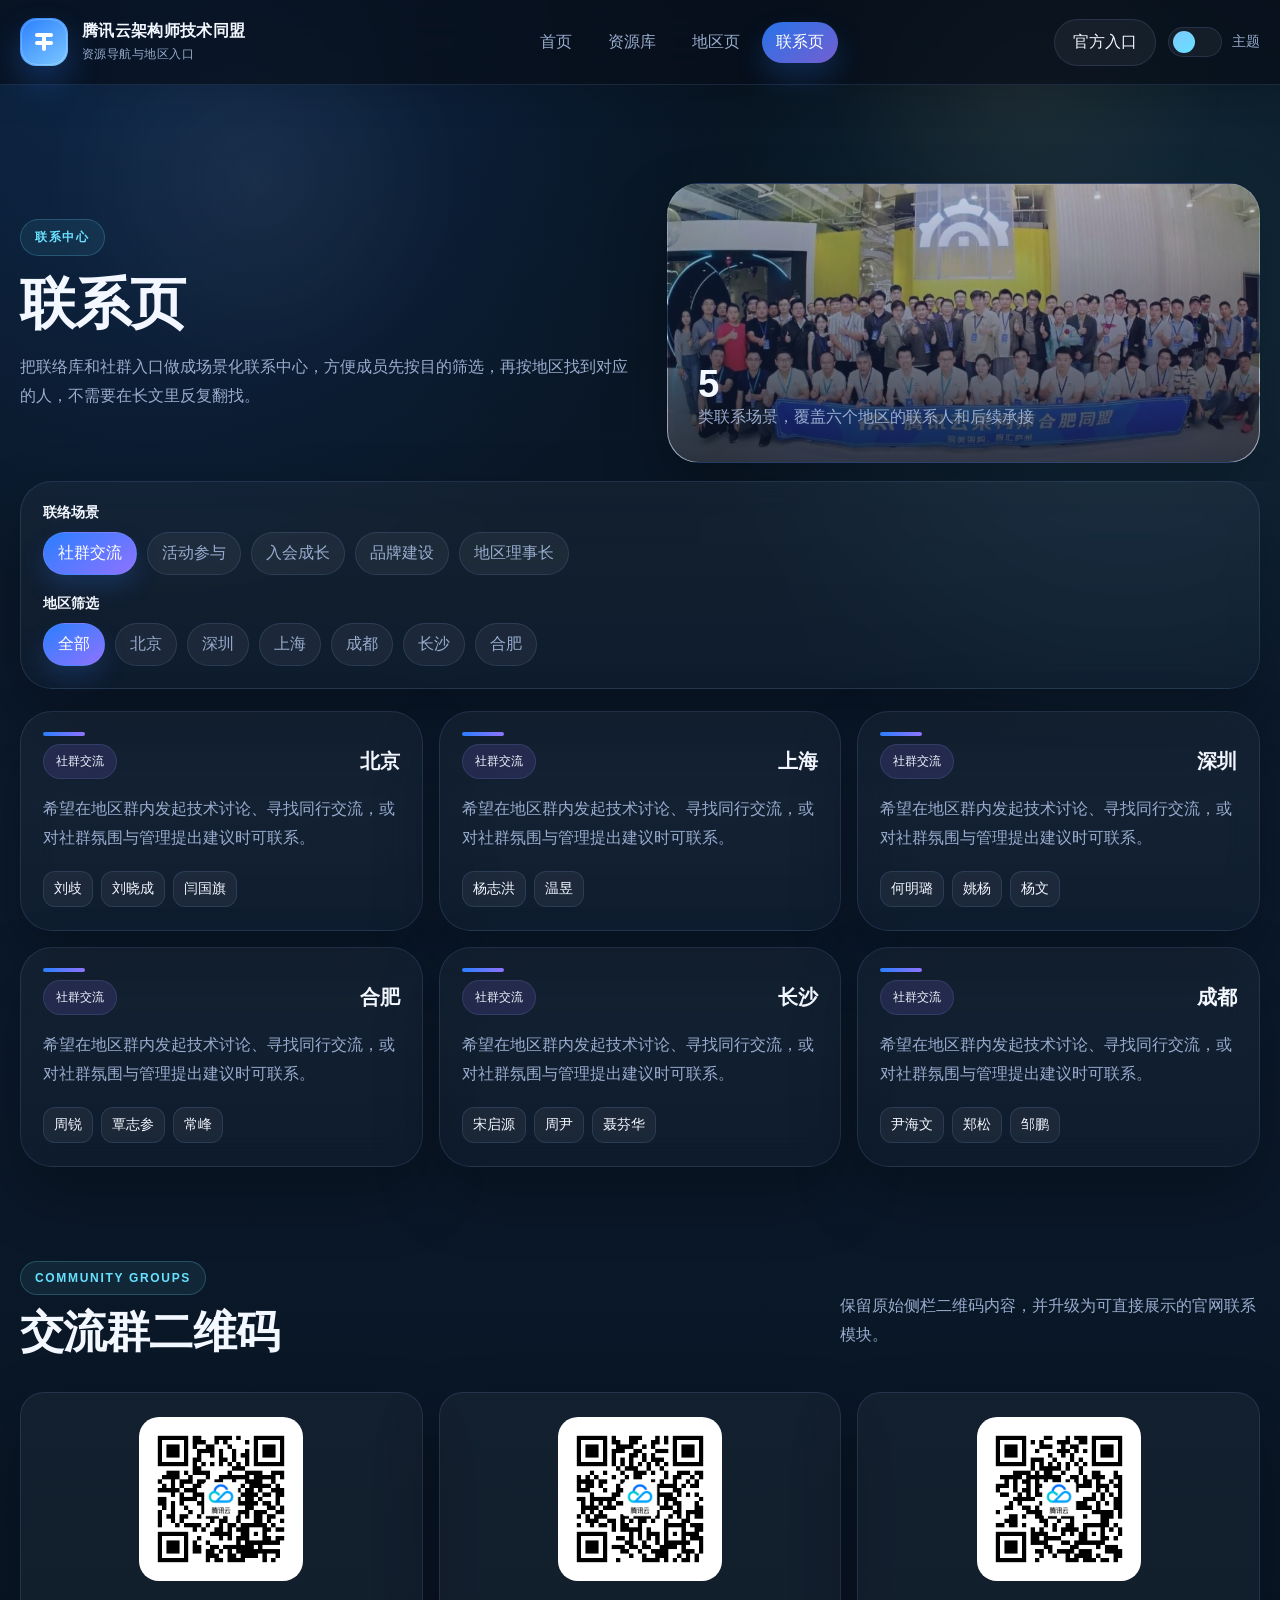
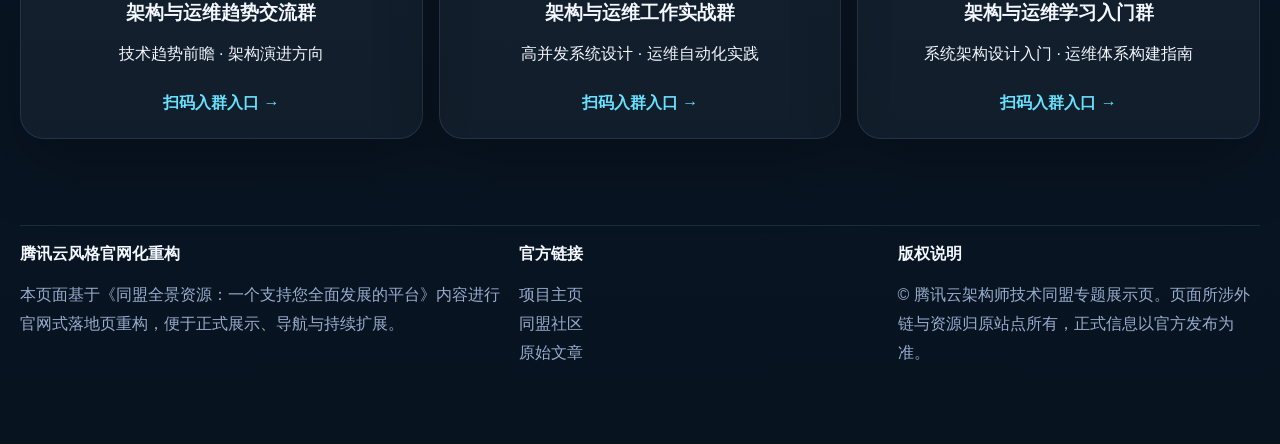
==== contact.html @ 670ea797 "Initial static site and GitHub Pages setup" ====
<!DOCTYPE html>
<html lang="zh-CN">
<head>
  <meta charset="UTF-8" />
  <meta name="viewport" content="width=device-width, initial-scale=1.0" />
  <title>联系页｜同盟全景资源官网版</title>
  <meta name="description" content="同盟联系页，支持按场景与地区筛选联系人。" />
  <link rel="stylesheet" href="styles.css?v=20260402-3" />
  
</head>
<body>
  <div class="scroll-progress" id="scrollProgress"></div>
  <div class="site-shell">
    
    <header class="site-header">
      <div class="container header-inner">
        
    <a class="brand" href="index.html" aria-label="同盟全景资源首页">
      <span class="brand-mark" aria-hidden="true">
        <i></i><i></i><i></i>
      </span>
      <span class="brand-text">
        <strong>腾讯云架构师技术同盟</strong>
        <em>资源导航与地区入口</em>
      </span>
    </a>
    
        <nav class="main-nav"><a class="nav-link " href="index.html">首页</a><a class="nav-link " href="resources.html">资源库</a><a class="nav-link " href="regions.html">地区页</a><a class="nav-link active" href="contact.html">联系页</a></nav>
        <div class="header-actions">
          <a class="ghost-btn" href="https://cloud.tencent.com/developer/program/tm" target="_blank" rel="noreferrer">官方入口</a>
          <button class="theme-toggle" type="button" data-theme-toggle aria-label="切换深浅色主题">
            <span class="theme-toggle-track"><span class="theme-toggle-thumb"></span></span>
            <span class="theme-toggle-label">主题</span>
          </button>
        </div>
      </div>
    </header>
    
    
    <main>
      <section class="page-hero slim-hero contact-hero">
        <div class="container page-hero-grid">
          <div class="reveal">
            <span class="eyebrow">联系中心</span>
            <h1>联系页</h1>
            <p>把联络库和社群入口做成场景化联系中心，方便成员先按目的筛选，再按地区找到对应的人，不需要在长文里反复翻找。</p>
          </div>
          <div class="glass-card hero-mini-panel reveal">
            <strong>5</strong>
            <span>类联系场景，覆盖六个地区的联系人和后续承接</span>
          </div>
        </div>
      </section>

      <section class="section-block no-top-pad">
        <div class="container">
          <div class="toolbar glass-card reveal vertical">
            <div>
              <div class="toolbar-title">联络场景</div>
              <div class="chip-row"><button class="filter-chip active" data-contact-tab="社群交流">社群交流</button><button class="filter-chip " data-contact-tab="活动参与">活动参与</button><button class="filter-chip " data-contact-tab="入会成长">入会成长</button><button class="filter-chip " data-contact-tab="品牌建设">品牌建设</button><button class="filter-chip " data-contact-tab="地区理事长">地区理事长</button></div>
            </div>
            <div>
              <div class="toolbar-title">地区筛选</div>
              <div class="chip-row"><button class="filter-chip active" data-contact-region="全部">全部</button><button class="filter-chip " data-contact-region="北京">北京</button><button class="filter-chip " data-contact-region="深圳">深圳</button><button class="filter-chip " data-contact-region="上海">上海</button><button class="filter-chip " data-contact-region="成都">成都</button><button class="filter-chip " data-contact-region="长沙">长沙</button><button class="filter-chip " data-contact-region="合肥">合肥</button></div>
            </div>
          </div>
          <div class="contact-grid wide" id="contactGrid">
            <article class="contact-card reveal" data-contact-tab="社群交流" data-contact-region="北京">
              <div class="contact-card-top">
                <span class="label-pill tone-violet">社群交流</span>
                <strong>北京</strong>
              </div>
              <p>希望在地区群内发起技术讨论、寻找同行交流，或对社群氛围与管理提出建议时可联系。</p>
              <div class="member-tags"><span>刘歧</span><span>刘晓成</span><span>闫国旗</span></div>
            </article>
            
            <article class="contact-card reveal" data-contact-tab="社群交流" data-contact-region="上海">
              <div class="contact-card-top">
                <span class="label-pill tone-violet">社群交流</span>
                <strong>上海</strong>
              </div>
              <p>希望在地区群内发起技术讨论、寻找同行交流，或对社群氛围与管理提出建议时可联系。</p>
              <div class="member-tags"><span>杨志洪</span><span>温昱</span></div>
            </article>
            
            <article class="contact-card reveal" data-contact-tab="社群交流" data-contact-region="深圳">
              <div class="contact-card-top">
                <span class="label-pill tone-violet">社群交流</span>
                <strong>深圳</strong>
              </div>
              <p>希望在地区群内发起技术讨论、寻找同行交流，或对社群氛围与管理提出建议时可联系。</p>
              <div class="member-tags"><span>何明璐</span><span>姚杨</span><span>杨文</span></div>
            </article>
            
            <article class="contact-card reveal" data-contact-tab="社群交流" data-contact-region="合肥">
              <div class="contact-card-top">
                <span class="label-pill tone-violet">社群交流</span>
                <strong>合肥</strong>
              </div>
              <p>希望在地区群内发起技术讨论、寻找同行交流，或对社群氛围与管理提出建议时可联系。</p>
              <div class="member-tags"><span>周锐</span><span>覃志参</span><span>常峰</span></div>
            </article>
            
            <article class="contact-card reveal" data-contact-tab="社群交流" data-contact-region="长沙">
              <div class="contact-card-top">
                <span class="label-pill tone-violet">社群交流</span>
                <strong>长沙</strong>
              </div>
              <p>希望在地区群内发起技术讨论、寻找同行交流，或对社群氛围与管理提出建议时可联系。</p>
              <div class="member-tags"><span>宋启源</span><span>周尹</span><span>聂芬华</span></div>
            </article>
            
            <article class="contact-card reveal" data-contact-tab="社群交流" data-contact-region="成都">
              <div class="contact-card-top">
                <span class="label-pill tone-violet">社群交流</span>
                <strong>成都</strong>
              </div>
              <p>希望在地区群内发起技术讨论、寻找同行交流，或对社群氛围与管理提出建议时可联系。</p>
              <div class="member-tags"><span>尹海文</span><span>郑松</span><span>邹鹏</span></div>
            </article>
            
            <article class="contact-card reveal" data-contact-tab="活动参与" data-contact-region="北京">
              <div class="contact-card-top">
                <span class="label-pill tone-violet">活动参与</span>
                <strong>北京</strong>
              </div>
              <p>想报名活动、咨询详情、推荐讲师、提供场地资源或策划活动时可联系。</p>
              <div class="member-tags"><span>李庆丰</span><span>鲍丹</span><span>刘晓鹏</span></div>
            </article>
            
            <article class="contact-card reveal" data-contact-tab="活动参与" data-contact-region="上海">
              <div class="contact-card-top">
                <span class="label-pill tone-violet">活动参与</span>
                <strong>上海</strong>
              </div>
              <p>想报名活动、咨询详情、推荐讲师、提供场地资源或策划活动时可联系。</p>
              <div class="member-tags"><span>谢孟军</span><span>屠乐奇</span><span>沈欣</span></div>
            </article>
            
            <article class="contact-card reveal" data-contact-tab="活动参与" data-contact-region="深圳">
              <div class="contact-card-top">
                <span class="label-pill tone-violet">活动参与</span>
                <strong>深圳</strong>
              </div>
              <p>想报名活动、咨询详情、推荐讲师、提供场地资源或策划活动时可联系。</p>
              <div class="member-tags"><span>杨振涛</span><span>王海华</span><span>王拓</span></div>
            </article>
            
            <article class="contact-card reveal" data-contact-tab="活动参与" data-contact-region="合肥">
              <div class="contact-card-top">
                <span class="label-pill tone-violet">活动参与</span>
                <strong>合肥</strong>
              </div>
              <p>想报名活动、咨询详情、推荐讲师、提供场地资源或策划活动时可联系。</p>
              <div class="member-tags"><span>白顺龙</span><span>熊科</span></div>
            </article>
            
            <article class="contact-card reveal" data-contact-tab="活动参与" data-contact-region="长沙">
              <div class="contact-card-top">
                <span class="label-pill tone-violet">活动参与</span>
                <strong>长沙</strong>
              </div>
              <p>想报名活动、咨询详情、推荐讲师、提供场地资源或策划活动时可联系。</p>
              <div class="member-tags"><span>周琼玉</span><span>谢嘉鹏</span><span>赵巍</span></div>
            </article>
            
            <article class="contact-card reveal" data-contact-tab="活动参与" data-contact-region="成都">
              <div class="contact-card-top">
                <span class="label-pill tone-violet">活动参与</span>
                <strong>成都</strong>
              </div>
              <p>想报名活动、咨询详情、推荐讲师、提供场地资源或策划活动时可联系。</p>
              <div class="member-tags"><span>肖然</span><span>李捷</span><span>刘思玥</span></div>
            </article>
            
            <article class="contact-card reveal" data-contact-tab="入会成长" data-contact-region="北京">
              <div class="contact-card-top">
                <span class="label-pill tone-violet">入会成长</span>
                <strong>北京</strong>
              </div>
              <p>需要入会资料、跟进入会审核状态，或对成长值规则与积分记录有疑问时可联系。</p>
              <div class="member-tags"><span>肖宇</span><span>温涛</span><span>王铭孜</span></div>
            </article>
            
            <article class="contact-card reveal" data-contact-tab="入会成长" data-contact-region="上海">
              <div class="contact-card-top">
                <span class="label-pill tone-violet">入会成长</span>
                <strong>上海</strong>
              </div>
              <p>需要入会资料、跟进入会审核状态，或对成长值规则与积分记录有疑问时可联系。</p>
              <div class="member-tags"><span>丁涛</span><span>丁雪丰</span><span>欧黎源</span></div>
            </article>
            
            <article class="contact-card reveal" data-contact-tab="入会成长" data-contact-region="深圳">
              <div class="contact-card-top">
                <span class="label-pill tone-violet">入会成长</span>
                <strong>深圳</strong>
              </div>
              <p>需要入会资料、跟进入会审核状态，或对成长值规则与积分记录有疑问时可联系。</p>
              <div class="member-tags"><span>陈迪豪</span><span>黄道泳</span></div>
            </article>
            
            <article class="contact-card reveal" data-contact-tab="入会成长" data-contact-region="合肥">
              <div class="contact-card-top">
                <span class="label-pill tone-violet">入会成长</span>
                <strong>合肥</strong>
              </div>
              <p>需要入会资料、跟进入会审核状态，或对成长值规则与积分记录有疑问时可联系。</p>
              <div class="member-tags"><span>骆彬彬</span><span>王津银</span><span>李伟山</span></div>
            </article>
            
            <article class="contact-card reveal" data-contact-tab="入会成长" data-contact-region="长沙">
              <div class="contact-card-top">
                <span class="label-pill tone-violet">入会成长</span>
                <strong>长沙</strong>
              </div>
              <p>需要入会资料、跟进入会审核状态，或对成长值规则与积分记录有疑问时可联系。</p>
              <div class="member-tags"><span>李文强</span><span>孙夏</span><span>蒋欣</span></div>
            </article>
            
            <article class="contact-card reveal" data-contact-tab="入会成长" data-contact-region="成都">
              <div class="contact-card-top">
                <span class="label-pill tone-violet">入会成长</span>
                <strong>成都</strong>
              </div>
              <p>需要入会资料、跟进入会审核状态，或对成长值规则与积分记录有疑问时可联系。</p>
              <div class="member-tags"><span>李中华</span><span>吴琛</span><span>蒋涛</span></div>
            </article>
            
            <article class="contact-card reveal" data-contact-tab="品牌建设" data-contact-region="北京">
              <div class="contact-card-top">
                <span class="label-pill tone-violet">品牌建设</span>
                <strong>北京</strong>
              </div>
              <p>希望进行专访、专栏、品牌曝光合作，或对同盟品牌建设提出创意建议时可联系。</p>
              <div class="member-tags"><span>蔡昌艳</span><span>曹洪伟</span><span>李卓</span></div>
            </article>
            
            <article class="contact-card reveal" data-contact-tab="品牌建设" data-contact-region="上海">
              <div class="contact-card-top">
                <span class="label-pill tone-violet">品牌建设</span>
                <strong>上海</strong>
              </div>
              <p>希望进行专访、专栏、品牌曝光合作，或对同盟品牌建设提出创意建议时可联系。</p>
              <div class="member-tags"><span>庄鹏</span><span>翟永超</span><span>薛晓刚</span></div>
            </article>
            
            <article class="contact-card reveal" data-contact-tab="品牌建设" data-contact-region="深圳">
              <div class="contact-card-top">
                <span class="label-pill tone-violet">品牌建设</span>
                <strong>深圳</strong>
              </div>
              <p>希望进行专访、专栏、品牌曝光合作，或对同盟品牌建设提出创意建议时可联系。</p>
              <div class="member-tags"><span>李健青</span><span>林强</span></div>
            </article>
            
            <article class="contact-card reveal" data-contact-tab="品牌建设" data-contact-region="合肥">
              <div class="contact-card-top">
                <span class="label-pill tone-violet">品牌建设</span>
                <strong>合肥</strong>
              </div>
              <p>希望进行专访、专栏、品牌曝光合作，或对同盟品牌建设提出创意建议时可联系。</p>
              <div class="member-tags"><span>宋国磊</span><span>章小飞</span></div>
            </article>
            
            <article class="contact-card reveal" data-contact-tab="品牌建设" data-contact-region="长沙">
              <div class="contact-card-top">
                <span class="label-pill tone-violet">品牌建设</span>
                <strong>长沙</strong>
              </div>
              <p>希望进行专访、专栏、品牌曝光合作，或对同盟品牌建设提出创意建议时可联系。</p>
              <div class="member-tags"><span>袁清</span><span>李发辉</span><span>简金秋</span></div>
            </article>
            
            <article class="contact-card reveal" data-contact-tab="品牌建设" data-contact-region="成都">
              <div class="contact-card-top">
                <span class="label-pill tone-violet">品牌建设</span>
                <strong>成都</strong>
              </div>
              <p>希望进行专访、专栏、品牌曝光合作，或对同盟品牌建设提出创意建议时可联系。</p>
              <div class="member-tags"><span>陈焱</span><span>张石</span><span>廖茂成</span></div>
            </article>
            
            <article class="contact-card reveal" data-contact-tab="地区理事长" data-contact-region="北京">
              <div class="contact-card-top">
                <span class="label-pill tone-violet">地区理事长</span>
                <strong>北京</strong>
              </div>
              <p>涉及跨模块协同、地区年度规划共建，或其他重大、特殊事项时可联系地区理事长。</p>
              <div class="member-tags"><span>吴非</span></div>
            </article>
            
            <article class="contact-card reveal" data-contact-tab="地区理事长" data-contact-region="上海">
              <div class="contact-card-top">
                <span class="label-pill tone-violet">地区理事长</span>
                <strong>上海</strong>
              </div>
              <p>涉及跨模块协同、地区年度规划共建，或其他重大、特殊事项时可联系地区理事长。</p>
              <div class="member-tags"><span>马俊</span></div>
            </article>
            
            <article class="contact-card reveal" data-contact-tab="地区理事长" data-contact-region="深圳">
              <div class="contact-card-top">
                <span class="label-pill tone-violet">地区理事长</span>
                <strong>深圳</strong>
              </div>
              <p>涉及跨模块协同、地区年度规划共建，或其他重大、特殊事项时可联系地区理事长。</p>
              <div class="member-tags"><span>钱勇</span></div>
            </article>
            
            <article class="contact-card reveal" data-contact-tab="地区理事长" data-contact-region="合肥">
              <div class="contact-card-top">
                <span class="label-pill tone-violet">地区理事长</span>
                <strong>合肥</strong>
              </div>
              <p>涉及跨模块协同、地区年度规划共建，或其他重大、特殊事项时可联系地区理事长。</p>
              <div class="member-tags"><span>江冬勤</span></div>
            </article>
            
            <article class="contact-card reveal" data-contact-tab="地区理事长" data-contact-region="长沙">
              <div class="contact-card-top">
                <span class="label-pill tone-violet">地区理事长</span>
                <strong>长沙</strong>
              </div>
              <p>涉及跨模块协同、地区年度规划共建，或其他重大、特殊事项时可联系地区理事长。</p>
              <div class="member-tags"><span>李颖悟</span></div>
            </article>
            
            <article class="contact-card reveal" data-contact-tab="地区理事长" data-contact-region="成都">
              <div class="contact-card-top">
                <span class="label-pill tone-violet">地区理事长</span>
                <strong>成都</strong>
              </div>
              <p>涉及跨模块协同、地区年度规划共建，或其他重大、特殊事项时可联系地区理事长。</p>
              <div class="member-tags"><span>王璞</span></div>
            </article>
            </div>
        </div>
      </section>

      <section class="section-block">
        <div class="container">
          <div class="section-head reveal">
            <div>
              <span class="eyebrow">Community Groups</span>
              <h2>交流群二维码</h2>
            </div>
            <p>保留原始侧栏二维码内容，并升级为可直接展示的官网联系模块。</p>
          </div>
          <div class="qr-grid"><a class="qr-card reveal" href="https://cs.cloud.tencent.com/workbench/qrcode.html#/choose-chat?id=1916395432843370690&amp;tenantId=ww789e9f3da49daa91&amp;cid=ww789e9f3da49daa91" target="_blank" rel="noreferrer">
             <img src="assets/sidebar-qr-01.png" alt="架构与运维趋势交流群" />
             <h3>架构与运维趋势交流群</h3>
             <p>技术趋势前瞻 · 架构演进方向</p>
             <span class="text-link">扫码入群入口 →</span>
           </a><a class="qr-card reveal" href="https://cs.cloud.tencent.com/workbench/qrcode.html#/choose-chat?id=1916407921517744130&amp;tenantId=ww789e9f3da49daa91&amp;cid=ww789e9f3da49daa91" target="_blank" rel="noreferrer">
             <img src="assets/sidebar-qr-02.png" alt="架构与运维工作实战群" />
             <h3>架构与运维工作实战群</h3>
             <p>高并发系统设计 · 运维自动化实践</p>
             <span class="text-link">扫码入群入口 →</span>
           </a><a class="qr-card reveal" href="https://cs.cloud.tencent.com/workbench/qrcode.html#/choose-chat?id=1916408148001771521&amp;tenantId=ww789e9f3da49daa91&amp;cid=ww789e9f3da49daa91" target="_blank" rel="noreferrer">
             <img src="assets/sidebar-qr-03.png" alt="架构与运维学习入门群" />
             <h3>架构与运维学习入门群</h3>
             <p>系统架构设计入门 · 运维体系构建指南</p>
             <span class="text-link">扫码入群入口 →</span>
           </a></div>
        </div>
      </section>
    </main>
    
    
    <footer class="site-footer">
      <div class="container footer-grid">
        <div>
          <div class="footer-title">腾讯云风格官网化重构</div>
          <p>本页面基于《同盟全景资源：一个支持您全面发展的平台》内容进行官网式落地页重构，便于正式展示、导航与持续扩展。</p>
        </div>
        <div>
          <div class="footer-title">官方链接</div>
          <p><a href="https://cloud.tencent.com/developer/program/tm" target="_blank" rel="noreferrer">项目主页</a><br/><a href="https://cloud.tencent.com/developer/zone/tm" target="_blank" rel="noreferrer">同盟社区</a><br/><a href="https://cloud.tencent.com/developer/article/2625140" target="_blank" rel="noreferrer">原始文章</a></p>
        </div>
        <div>
          <div class="footer-title">版权说明</div>
          <p>© 腾讯云架构师技术同盟专题展示页。页面所涉外链与资源归原站点所有，正式信息以官方发布为准。</p>
        </div>
      </div>
    </footer>
    
  </div>
  <button class="back-top" type="button" data-back-top aria-label="返回顶部">↑</button>
  <script src="data.js?v=20260402-3"></script>
  <script src="app.js?v=20260402-3"></script>
</body>
</html>
---- styles.css ----
:root {
  --bg: #07131f;
  --bg-soft: #0c1a2d;
  --bg-strong: #10213a;
  --panel: rgba(9, 18, 33, 0.82);
  --panel-strong: rgba(8, 15, 28, 0.94);
  --card: rgba(255, 255, 255, 0.05);
  --card-strong: rgba(255, 255, 255, 0.09);
  --line: rgba(140, 179, 255, 0.14);
  --line-strong: rgba(140, 179, 255, 0.28);
  --text: #f3f7ff;
  --muted: #99acce;
  --brand: #2a7fff;
  --brand-2: #7dc8ff;
  --brand-3: #8f72ff;
  --accent: #68e1ff;
  --gold: #f0c57a;
  --orange: #ff8f5a;
  --shadow: 0 28px 64px rgba(0, 0, 0, 0.28);
  --radius-xl: 32px;
  --radius-lg: 24px;
  --radius-md: 18px;
  --container: min(1240px, calc(100vw - 40px));
  --font-body: "PingFang SC", "Microsoft YaHei", "Segoe UI", sans-serif;
  --font-display: "PingFang SC", "Microsoft YaHei UI", "Microsoft YaHei", sans-serif;
}

html[data-theme='light'] {
  --bg: #f4efe5;
  --bg-soft: #f8f3eb;
  --bg-strong: #ebe3d6;
  --panel: rgba(255, 250, 242, 0.84);
  --panel-strong: rgba(255, 252, 248, 0.94);
  --card: rgba(18, 33, 58, 0.04);
  --card-strong: rgba(18, 33, 58, 0.08);
  --line: rgba(18, 33, 58, 0.09);
  --line-strong: rgba(18, 33, 58, 0.18);
  --text: #13213a;
  --muted: #5f6f86;
  --shadow: 0 28px 64px rgba(75, 59, 26, 0.10);
}

* {
  box-sizing: border-box;
}

html {
  scroll-behavior: smooth;
}

body {
  margin: 0;
  color: var(--text);
  font-family: var(--font-body);
  background:
    radial-gradient(circle at 12% 0%, rgba(42, 127, 255, 0.20), transparent 26%),
    radial-gradient(circle at 88% 14%, rgba(104, 225, 255, 0.12), transparent 22%),
    linear-gradient(180deg, var(--bg) 0%, var(--bg-soft) 40%, var(--bg) 100%);
  min-height: 100vh;
}

body::before,
body::after {
  content: "";
  position: fixed;
  inset: 0;
  pointer-events: none;
  z-index: -1;
}

body::before {
  background-image:
    linear-gradient(rgba(255, 255, 255, 0.05) 1px, transparent 1px),
    linear-gradient(90deg, rgba(255, 255, 255, 0.05) 1px, transparent 1px);
  background-size: 72px 72px;
  opacity: 0.10;
  mask-image: linear-gradient(180deg, rgba(0, 0, 0, 0.52), transparent 90%);
}

body::after {
  background:
    radial-gradient(circle at 20% 20%, rgba(255, 255, 255, 0.08), transparent 18%),
    radial-gradient(circle at 80% 8%, rgba(240, 197, 122, 0.10), transparent 16%);
  opacity: 0.7;
}

html[data-theme='light'] body::before {
  background-image:
    linear-gradient(rgba(19, 33, 58, 0.05) 1px, transparent 1px),
    linear-gradient(90deg, rgba(19, 33, 58, 0.05) 1px, transparent 1px);
}

html[data-theme='light'] body::after {
  opacity: 0.45;
}

a {
  color: inherit;
  text-decoration: none;
}

img {
  display: block;
  max-width: 100%;
}

button,
input {
  font: inherit;
}

.container {
  width: var(--container);
  margin: 0 auto;
}

.site-shell {
  position: relative;
  overflow: clip;
}

.scroll-progress {
  position: fixed;
  top: 0;
  left: 0;
  height: 3px;
  width: 0;
  z-index: 220;
  background: linear-gradient(90deg, var(--brand), var(--accent), var(--gold));
}

.site-header {
  position: sticky;
  top: 0;
  z-index: 200;
  backdrop-filter: blur(22px);
  background: rgba(7, 14, 26, 0.72);
  border-bottom: 1px solid var(--line);
  box-shadow: 0 10px 36px rgba(0, 0, 0, 0.12);
}

html[data-theme='light'] .site-header {
  background: rgba(250, 246, 238, 0.76);
}

.header-inner {
  min-height: 84px;
  display: flex;
  align-items: center;
  justify-content: space-between;
  gap: 24px;
}

.brand {
  display: inline-flex;
  align-items: center;
  gap: 14px;
  min-width: 290px;
}

.brand-mark {
  width: 48px;
  height: 48px;
  border-radius: 16px;
  display: grid;
  place-items: center;
  position: relative;
  background: linear-gradient(145deg, var(--brand), var(--brand-2));
  box-shadow: 0 16px 32px rgba(42, 127, 255, 0.28);
}

.brand-mark::after {
  content: "";
  position: absolute;
  inset: 1px;
  border-radius: inherit;
  border: 1px solid rgba(255, 255, 255, 0.22);
}

.brand-mark i {
  position: absolute;
  display: block;
  background: #fff;
  border-radius: 4px;
}

.brand-mark i:nth-child(1) {
  width: 18px;
  height: 4px;
  top: 15px;
  left: 15px;
}

.brand-mark i:nth-child(2) {
  width: 18px;
  height: 4px;
  top: 23px;
  left: 15px;
}

.brand-mark i:nth-child(3) {
  width: 4px;
  height: 18px;
  top: 15px;
  left: 22px;
}

.brand-text strong {
  display: block;
  font-size: 16px;
  letter-spacing: 0.02em;
}

.brand-text em {
  display: block;
  margin-top: 4px;
  font-style: normal;
  font-size: 12px;
  color: var(--muted);
  letter-spacing: 0.04em;
}

.main-nav {
  display: flex;
  flex-wrap: wrap;
  justify-content: center;
  gap: 8px;
}

.nav-link {
  padding: 10px 14px;
  border-radius: 999px;
  color: var(--muted);
  transition: 0.25s ease;
}

.nav-link:hover,
.nav-link.active {
  color: #fff;
  background: linear-gradient(145deg, rgba(42, 127, 255, 0.9), rgba(143, 114, 255, 0.8));
  box-shadow: 0 14px 28px rgba(42, 127, 255, 0.22);
}

.header-actions {
  display: flex;
  align-items: center;
  gap: 12px;
}

.ghost-btn,
.primary-btn,
.secondary-btn,
.mini-link {
  display: inline-flex;
  align-items: center;
  justify-content: center;
  gap: 8px;
  padding: 12px 18px;
  border-radius: 999px;
  transition: 0.25s ease;
  border: 1px solid transparent;
}

.ghost-btn,
.secondary-btn,
.mini-link {
  background: var(--card);
  border-color: var(--line);
}

.primary-btn {
  color: #fff;
  background: linear-gradient(145deg, var(--brand), var(--brand-3));
  box-shadow: 0 16px 34px rgba(42, 127, 255, 0.24);
}

.primary-btn:hover,
.secondary-btn:hover,
.ghost-btn:hover,
.mini-link:hover {
  transform: translateY(-2px);
  border-color: var(--line-strong);
}

.theme-toggle {
  display: inline-flex;
  align-items: center;
  gap: 10px;
  padding: 0;
  border: none;
  background: transparent;
  color: var(--text);
  cursor: pointer;
}

.theme-toggle-track {
  width: 54px;
  height: 30px;
  border-radius: 999px;
  border: 1px solid var(--line);
  background: var(--card);
  position: relative;
}

.theme-toggle-thumb {
  position: absolute;
  top: 3px;
  left: 4px;
  width: 22px;
  height: 22px;
  border-radius: 50%;
  background: linear-gradient(145deg, var(--brand-2), var(--accent));
  transition: 0.25s ease;
}

html[data-theme='light'] .theme-toggle-thumb {
  left: 27px;
}

.theme-toggle-label {
  color: var(--muted);
  font-size: 14px;
}

.hero,
.page-hero {
  position: relative;
  padding: 98px 0 44px;
  overflow: hidden;
}

.hero-home {
  min-height: 88vh;
  display: flex;
  align-items: center;
}

.hero-bg {
  position: absolute;
  width: 460px;
  height: 460px;
  border-radius: 50%;
  filter: blur(24px);
  opacity: 0.62;
  pointer-events: none;
}

.hero-bg-a {
  top: -160px;
  left: -110px;
  background: radial-gradient(circle, rgba(42, 127, 255, 0.30), transparent 68%);
}

.hero-bg-b {
  right: -110px;
  bottom: -220px;
  background: radial-gradient(circle, rgba(240, 197, 122, 0.18), transparent 68%);
}

.hero-grid,
.page-hero-grid {
  position: relative;
  z-index: 1;
  display: grid;
  grid-template-columns: minmax(0, 1.02fr) minmax(360px, 0.98fr);
  gap: 30px;
  align-items: center;
}

.hero-copy,
.page-hero-grid > div:first-child {
  max-width: 640px;
}

.hero-copy h1,
.page-hero h1 {
  margin: 18px 0 18px;
  font-family: var(--font-display);
  font-size: clamp(32px, 3.8vw, 56px);
  line-height: 1.08;
  letter-spacing: -0.02em;
  text-wrap: balance;
}

.hero-copy h1 {
  max-width: 100%;
}

.page-hero h1 {
  font-size: clamp(34px, 4.4vw, 56px);
  max-width: 12ch;
}

.hero-copy p,
.page-hero p,
.section-head p,
.feature-copy p,
.source-box p,
.region-card p,
.contact-card p,
.hero-mini-panel span,
.resource-card p,
.stat-card span,
.bullet-card span,
.region-detail-body p,
.data-points span,
.site-footer p {
  color: var(--muted);
  line-height: 1.8;
}

.eyebrow {
  display: inline-flex;
  align-items: center;
  gap: 8px;
  padding: 9px 14px;
  border-radius: 999px;
  border: 1px solid rgba(104, 225, 255, 0.22);
  background: rgba(104, 225, 255, 0.08);
  color: var(--accent);
  font-size: 12px;
  font-weight: 700;
  letter-spacing: 0.14em;
  text-transform: uppercase;
}

.hero-actions {
  display: flex;
  flex-wrap: wrap;
  gap: 12px;
  margin-top: 30px;
}

.hero-badges {
  display: flex;
  flex-wrap: wrap;
  gap: 10px;
  margin-top: 22px;
}

.hero-badges span,
.label-pill {
  display: inline-flex;
  align-items: center;
  padding: 8px 12px;
  border-radius: 999px;
  border: 1px solid var(--line);
  background: var(--card);
  font-size: 12px;
}

.tone-cyan {
  background: rgba(104, 225, 255, 0.12);
}

.tone-blue {
  background: rgba(42, 127, 255, 0.14);
}

.tone-violet {
  background: rgba(143, 114, 255, 0.14);
}

.tone-green {
  background: rgba(95, 213, 154, 0.14);
}

.tone-gold {
  background: rgba(240, 197, 122, 0.18);
}

.tone-orange {
  background: rgba(255, 143, 90, 0.18);
}

.glass-card,
.feature-panel,
.support-card,
.resource-card,
.region-card,
.contact-card,
.region-detail,
.hero-mini-panel,
.toolbar,
.hero-media,
.source-box {
  background: linear-gradient(180deg, rgba(255, 255, 255, 0.04), rgba(255, 255, 255, 0.02));
  border: 1px solid var(--line);
  box-shadow: var(--shadow);
  border-radius: var(--radius-xl);
  backdrop-filter: blur(16px);
}

html[data-theme='light'] .glass-card,
html[data-theme='light'] .feature-panel,
html[data-theme='light'] .support-card,
html[data-theme='light'] .resource-card,
html[data-theme='light'] .region-card,
html[data-theme='light'] .contact-card,
html[data-theme='light'] .region-detail,
html[data-theme='light'] .hero-mini-panel,
html[data-theme='light'] .toolbar,
html[data-theme='light'] .hero-media,
html[data-theme='light'] .source-box {
  background: linear-gradient(180deg, rgba(255, 255, 255, 0.84), rgba(255, 255, 255, 0.74));
}

.hero-media {
  position: relative;
  padding: 20px;
  min-height: 580px;
  overflow: hidden;
}

.hero-media::before {
  content: "";
  position: absolute;
  right: -60px;
  top: -60px;
  width: 180px;
  height: 180px;
  border-radius: 50%;
  background: radial-gradient(circle, rgba(240, 197, 122, 0.22), transparent 66%);
  z-index: 0;
}

.hero-media::after {
  content: "";
  position: absolute;
  inset: 20px;
  border-radius: 24px;
  background: linear-gradient(180deg, rgba(4, 10, 20, 0.04), rgba(4, 10, 20, 0.68));
  z-index: 1;
}

html[data-theme='light'] .hero-media::after {
  background: linear-gradient(180deg, rgba(255, 255, 255, 0.03), rgba(18, 33, 58, 0.54));
}

.hero-media > img {
  position: relative;
  z-index: 0;
  width: 100%;
  height: 100%;
  min-height: 540px;
  border-radius: 24px;
  object-fit: cover;
  object-position: center;
}

.hero-media-card {
  position: absolute;
  left: 32px;
  right: 32px;
  bottom: 32px;
  z-index: 2;
  padding: 20px;
  background: rgba(8, 15, 28, 0.76);
}

html[data-theme='light'] .hero-media-card {
  background: rgba(255, 251, 244, 0.88);
}

.metric-grid,
.support-grid,
.resource-grid,
.qr-grid,
.gallery-grid,
.region-grid,
.contact-grid,
.data-points,
.bullet-grid,
.footer-grid {
  display: grid;
  gap: 16px;
}

.metric-grid {
  grid-template-columns: repeat(4, minmax(0, 1fr));
}

.support-grid.support-grid-4 {
  grid-template-columns: repeat(4, minmax(0, 1fr));
}

.support-grid {
  grid-template-columns: repeat(5, minmax(0, 1fr));
}

.stat-card {
  padding: 18px 16px;
  border-radius: 18px;
  background: rgba(255, 255, 255, 0.05);
  border: 1px solid rgba(255, 255, 255, 0.06);
}

html[data-theme='light'] .stat-card {
  background: rgba(18, 33, 58, 0.04);
  border-color: rgba(18, 33, 58, 0.06);
}

.stat-card strong,
.hero-mini-panel strong,
.data-points strong {
  display: block;
  font-family: var(--font-display);
  font-size: clamp(32px, 3vw, 48px);
  line-height: 1;
}

.section-block {
  padding: 36px 0 58px;
}

.no-top-pad {
  padding-top: 0;
}

.section-head {
  display: grid;
  grid-template-columns: minmax(0, 1fr) minmax(260px, 420px);
  gap: 24px;
  align-items: end;
  margin-bottom: 26px;
}

.section-head h2,
.feature-copy h3,
.source-box h2 {
  margin: 14px 0 10px;
  font-family: var(--font-display);
  font-size: clamp(28px, 3.4vw, 44px);
  line-height: 1.08;
  letter-spacing: -0.02em;
}

.support-card {
  position: relative;
  min-height: 238px;
  padding: 24px;
  display: flex;
  flex-direction: column;
  gap: 14px;
  transition: 0.28s ease;
}

.support-card::after {
  content: "";
  position: absolute;
  left: 24px;
  right: 24px;
  bottom: 22px;
  height: 3px;
  border-radius: 999px;
  background: linear-gradient(90deg, var(--brand), var(--accent), var(--gold));
  opacity: 0.7;
}

.support-card:hover,
.resource-card:hover,
.region-card:hover,
.qr-card:hover,
.contact-card:hover,
.region-detail:hover {
  transform: translateY(-4px);
  border-color: var(--line-strong);
}

.support-icon {
  width: 52px;
  height: 52px;
  display: grid;
  place-items: center;
  border-radius: 18px;
  background: linear-gradient(145deg, rgba(42, 127, 255, 0.22), rgba(143, 114, 255, 0.20));
  font-size: 20px;
  font-weight: 800;
}

.feature-stack {
  display: grid;
  gap: 24px;
}

.feature-panel {
  display: grid;
  grid-template-columns: minmax(0, 1.02fr) minmax(360px, 0.98fr);
  overflow: hidden;
}

.feature-panel:nth-child(even) .feature-copy {
  order: 2;
}

.feature-panel:nth-child(even) .feature-media {
  order: 1;
}

.feature-copy {
  padding: 32px;
  display: flex;
  flex-direction: column;
  gap: 10px;
}

.feature-media,
.region-detail-media,
.region-card-media,
.gallery-card {
  position: relative;
  overflow: hidden;
}

.feature-media img,
.region-detail-media img,
.region-card-media img,
.gallery-card img {
  width: 100%;
  height: 100%;
  object-fit: cover;
  transition: transform 0.35s ease;
}

.feature-media {
  min-height: 430px;
}

.feature-media::after,
.region-detail-media::after,
.region-card-media::after,
.gallery-card::after {
  content: "";
  position: absolute;
  inset: 0;
  background: linear-gradient(180deg, rgba(5, 10, 20, 0.06), rgba(5, 10, 20, 0.22));
}

.feature-panel:hover .feature-media img,
.region-detail:hover .region-detail-media img,
.region-card:hover .region-card-media img,
.gallery-card:hover img {
  transform: scale(1.04);
}

.bullet-grid {
  grid-template-columns: repeat(3, minmax(0, 1fr));
  margin-top: 12px;
}

.bullet-card {
  padding: 16px;
  border-radius: 18px;
  background: var(--card);
  border: 1px solid var(--line);
}

.bullet-card strong {
  display: block;
  margin-bottom: 8px;
  font-size: 15px;
}

.bullet-card span {
  display: block;
  font-size: 14px;
}

.mini-links {
  display: flex;
  flex-wrap: wrap;
  gap: 10px;
  margin-top: 8px;
}

.floating-toc {
  position: fixed;
  top: 106px;
  right: 22px;
  width: 192px;
  padding: 16px;
  z-index: 160;
}

.floating-toc .toc-title {
  margin-bottom: 10px;
  font-size: 12px;
  letter-spacing: 0.14em;
  text-transform: uppercase;
  color: var(--muted);
}

.floating-toc a {
  display: block;
  padding: 9px 10px;
  border-radius: 12px;
  color: var(--muted);
  font-size: 14px;
  transition: 0.2s ease;
}

.floating-toc a:hover,
.floating-toc a.active {
  color: var(--text);
  background: rgba(42, 127, 255, 0.12);
}

.region-grid {
  grid-template-columns: repeat(3, minmax(0, 1fr));
}

.region-card,
.qr-card,
.gallery-card,
.resource-card,
.contact-card {
  overflow: hidden;
}

.region-card-media {
  aspect-ratio: 4 / 3;
}

.region-card-body {
  padding: 22px;
}

.region-card-body h3 {
  margin: 14px 0 10px;
  font-size: 28px;
  font-family: var(--font-display);
  letter-spacing: -0.02em;
}

.text-link {
  display: inline-flex;
  align-items: center;
  gap: 6px;
  margin-top: 12px;
  font-weight: 700;
  color: var(--accent);
}

.split-banner {
  padding: 34px;
  display: grid;
  grid-template-columns: minmax(0, 1fr) minmax(320px, 1.05fr);
  gap: 24px;
  align-items: center;
}

.qr-grid {
  grid-template-columns: repeat(3, minmax(0, 1fr));
}

.qr-grid.compact .qr-card img {
  width: 118px;
}

.qr-card {
  padding: 24px 18px;
  text-align: center;
  background: rgba(255, 255, 255, 0.04);
  border: 1px solid var(--line);
  border-radius: var(--radius-lg);
  box-shadow: var(--shadow);
}

html[data-theme='light'] .qr-card {
  background: rgba(18, 33, 58, 0.03);
}

.qr-card img {
  width: 164px;
  aspect-ratio: 1;
  margin: 0 auto 16px;
  padding: 10px;
  border-radius: 20px;
  background: #fff;
}

.source-box {
  padding: 30px;
}

.page-hero.slim-hero {
  padding-bottom: 18px;
}

.hero-mini-panel {
  position: relative;
  align-content: end;
  justify-items: start;
  padding: 30px;
  min-height: 280px;
  overflow: hidden;
}

.hero-mini-panel::after {
  content: "";
  position: absolute;
  inset: 0;
  background: linear-gradient(180deg, rgba(7, 14, 26, 0.08), rgba(7, 14, 26, 0.76));
}

html[data-theme='light'] .hero-mini-panel::after {
  background: linear-gradient(180deg, rgba(255, 255, 255, 0.03), rgba(18, 33, 58, 0.56));
}

.hero-mini-panel strong,
.hero-mini-panel span {
  position: relative;
  z-index: 1;
}

.resource-hero .hero-mini-panel {
  background:
    linear-gradient(140deg, rgba(42, 127, 255, 0.26), rgba(104, 225, 255, 0.10)),
    url("assets/snapshot-img-23.jpg") center / cover no-repeat;
}

.region-hero .hero-mini-panel {
  background:
    linear-gradient(140deg, rgba(42, 127, 255, 0.22), rgba(240, 197, 122, 0.10)),
    url("assets/snapshot-img-20.jpg") center / cover no-repeat;
}

.contact-hero .hero-mini-panel {
  background:
    linear-gradient(140deg, rgba(42, 127, 255, 0.18), rgba(143, 114, 255, 0.18)),
    url("assets/snapshot-img-16.jpg") center / cover no-repeat;
}

.toolbar {
  padding: 22px;
  margin-bottom: 22px;
}

.toolbar.vertical {
  display: grid;
  gap: 20px;
}

.toolbar-title {
  margin-bottom: 10px;
  font-size: 14px;
  font-weight: 700;
}

.search-box {
  display: grid;
  gap: 10px;
}

.search-box input {
  width: 100%;
  padding: 14px 16px;
  border-radius: 16px;
  border: 1px solid var(--line);
  background: rgba(255, 255, 255, 0.04);
  color: var(--text);
  outline: none;
}

html[data-theme='light'] .search-box input {
  background: rgba(18, 33, 58, 0.04);
}

.search-box input:focus {
  border-color: rgba(42, 127, 255, 0.46);
  box-shadow: 0 0 0 4px rgba(42, 127, 255, 0.10);
}

.chip-row {
  display: flex;
  flex-wrap: wrap;
  gap: 10px;
}

.filter-chip {
  padding: 10px 14px;
  border-radius: 999px;
  border: 1px solid var(--line);
  background: var(--card);
  color: var(--muted);
  cursor: pointer;
  transition: 0.2s ease;
}

.filter-chip:hover,
.filter-chip.active {
  color: #fff;
  background: linear-gradient(145deg, var(--brand), var(--brand-3));
  box-shadow: 0 12px 24px rgba(42, 127, 255, 0.18);
}

.resource-grid,
.resource-grid.wide,
.contact-grid,
.contact-grid.wide {
  grid-template-columns: repeat(3, minmax(0, 1fr));
}

.resource-card {
  position: relative;
  min-height: 230px;
  padding: 22px;
  display: flex;
  flex-direction: column;
  gap: 10px;
}

.resource-card::before {
  content: "";
  width: 44px;
  height: 4px;
  border-radius: 999px;
  background: linear-gradient(90deg, var(--brand), var(--accent));
}

.resource-card h3 {
  margin: 4px 0 2px;
  font-size: 22px;
  line-height: 1.25;
}

.resource-card p {
  margin: 0;
}

.resource-card .text-link {
  margin-top: auto;
  padding-top: 18px;
}

.gallery-grid.six {
  grid-template-columns: repeat(3, minmax(0, 1fr));
}

.gallery-card {
  min-height: 250px;
  border-radius: var(--radius-lg);
  border: 1px solid var(--line);
  box-shadow: var(--shadow);
}

.gallery-card::after {
  background: linear-gradient(180deg, rgba(5, 10, 20, 0.06), rgba(5, 10, 20, 0.78));
}

.gallery-card span {
  position: absolute;
  left: 14px;
  right: 14px;
  bottom: 14px;
  z-index: 1;
  display: inline-flex;
  width: fit-content;
  padding: 8px 12px;
  border-radius: 12px;
  background: rgba(9, 18, 33, 0.72);
  color: #fff;
  font-size: 13px;
}

.region-detail-stack {
  display: grid;
  gap: 20px;
}

.region-detail {
  display: grid;
  grid-template-columns: minmax(320px, 0.92fr) minmax(0, 1.08fr);
  overflow: hidden;
}

.region-detail:nth-child(even) .region-detail-media {
  order: 2;
}

.region-detail:nth-child(even) .region-detail-body {
  order: 1;
}

.region-detail-media img {
  min-height: 360px;
}

.region-detail-body {
  padding: 30px;
}

.region-detail-body h2 {
  margin: 16px 0 12px;
  font-family: var(--font-display);
  font-size: clamp(30px, 3.8vw, 42px);
  line-height: 1.05;
  letter-spacing: -0.02em;
}

.data-points {
  grid-template-columns: repeat(3, minmax(0, 1fr));
  margin: 20px 0 8px;
}

.data-points > div {
  padding: 16px;
  border-radius: 18px;
  background: var(--card);
  border: 1px solid var(--line);
}

.data-points strong {
  font-size: 32px;
  margin-bottom: 6px;
}

.contact-card {
  position: relative;
  min-height: 220px;
  padding: 22px;
}

.contact-card::before {
  content: "";
  position: absolute;
  left: 22px;
  top: 20px;
  width: 42px;
  height: 4px;
  border-radius: 999px;
  background: linear-gradient(90deg, var(--brand), var(--brand-3));
}

.contact-card-top {
  display: flex;
  justify-content: space-between;
  align-items: center;
  gap: 10px;
  margin-top: 10px;
}

.contact-card-top strong {
  font-size: 20px;
}

.member-tags {
  display: flex;
  flex-wrap: wrap;
  gap: 8px;
  margin-top: 18px;
}

.member-tags span {
  padding: 8px 10px;
  border-radius: 12px;
  background: var(--card);
  border: 1px solid var(--line);
  font-size: 14px;
}

.site-footer {
  padding: 28px 0 60px;
}

.footer-grid {
  grid-template-columns: 1.2fr 0.9fr 0.9fr;
  padding-top: 18px;
  border-top: 1px solid var(--line);
}

.footer-title {
  margin-bottom: 10px;
  font-weight: 800;
}

.back-top {
  position: fixed;
  right: 18px;
  bottom: 18px;
  width: 54px;
  height: 54px;
  border-radius: 18px;
  border: 1px solid var(--line);
  background: rgba(8, 15, 28, 0.74);
  color: var(--text);
  box-shadow: var(--shadow);
  z-index: 180;
  cursor: pointer;
}

html[data-theme='light'] .back-top {
  background: rgba(255, 251, 244, 0.88);
}

.reveal {
  opacity: 0;
  transform: translateY(24px);
  transition: opacity 0.7s ease, transform 0.7s ease;
}

.reveal.in-view {
  opacity: 1;
  transform: translateY(0);
}

.hidden-card {
  display: none !important;
}

@media (max-width: 1240px) {
  .floating-toc {
    display: none;
  }

  .hero-grid,
  .page-hero-grid,
  .feature-panel,
  .region-detail,
  .split-banner,
  .section-head {
    grid-template-columns: 1fr;
  }

  .support-grid {
    grid-template-columns: repeat(2, minmax(0, 1fr));
  }

  .metric-grid,
  .support-grid.support-grid-4,
  .resource-grid,
  .resource-grid.wide,
  .contact-grid,
  .contact-grid.wide,
  .gallery-grid.six,
  .region-grid,
  .qr-grid,
  .footer-grid {
    grid-template-columns: repeat(2, minmax(0, 1fr));
  }

  .bullet-grid {
    grid-template-columns: repeat(2, minmax(0, 1fr));
  }
}

@media (max-width: 900px) {
  .hero,
  .page-hero {
    padding-top: 72px;
  }

  .hero-media {
    min-height: 460px;
  }

  .hero-media > img {
    min-height: 420px;
  }

  .hero-copy h1,
  .page-hero h1 {
    max-width: none;
  }

  .metric-grid,
  .data-points {
    grid-template-columns: repeat(2, minmax(0, 1fr));
  }
}

@media (max-width: 760px) {
  .container {
    width: min(100vw - 24px, 100%);
  }

  .header-inner {
    flex-direction: column;
    align-items: flex-start;
    padding: 14px 0;
  }

  .main-nav {
    width: 100%;
    overflow-x: auto;
    flex-wrap: nowrap;
    justify-content: flex-start;
    padding-bottom: 2px;
  }

  .header-actions {
    width: 100%;
    justify-content: space-between;
  }

  .brand {
    min-width: auto;
  }

  .hero,
  .page-hero {
    padding-top: 48px;
  }

  .hero-copy h1,
  .page-hero h1 {
    font-size: clamp(34px, 11vw, 54px);
  }

  .support-grid,
  .metric-grid,
  .resource-grid,
  .resource-grid.wide,
  .contact-grid,
  .contact-grid.wide,
  .gallery-grid.six,
  .region-grid,
  .qr-grid,
  .data-points,
  .bullet-grid,
  .footer-grid,
  .support-grid.support-grid-4 {
    grid-template-columns: 1fr;
  }

  .hero-media,
  .hero-mini-panel,
  .split-banner,
  .toolbar,
  .source-box,
  .feature-copy,
  .region-detail-body {
    padding: 22px;
  }

  .hero-media-card {
    left: 22px;
    right: 22px;
    bottom: 22px;
  }

  .hero-actions,
  .mini-links {
    width: 100%;
  }

  .hero-actions > a,
  .mini-links > a {
    width: 100%;
  }
}
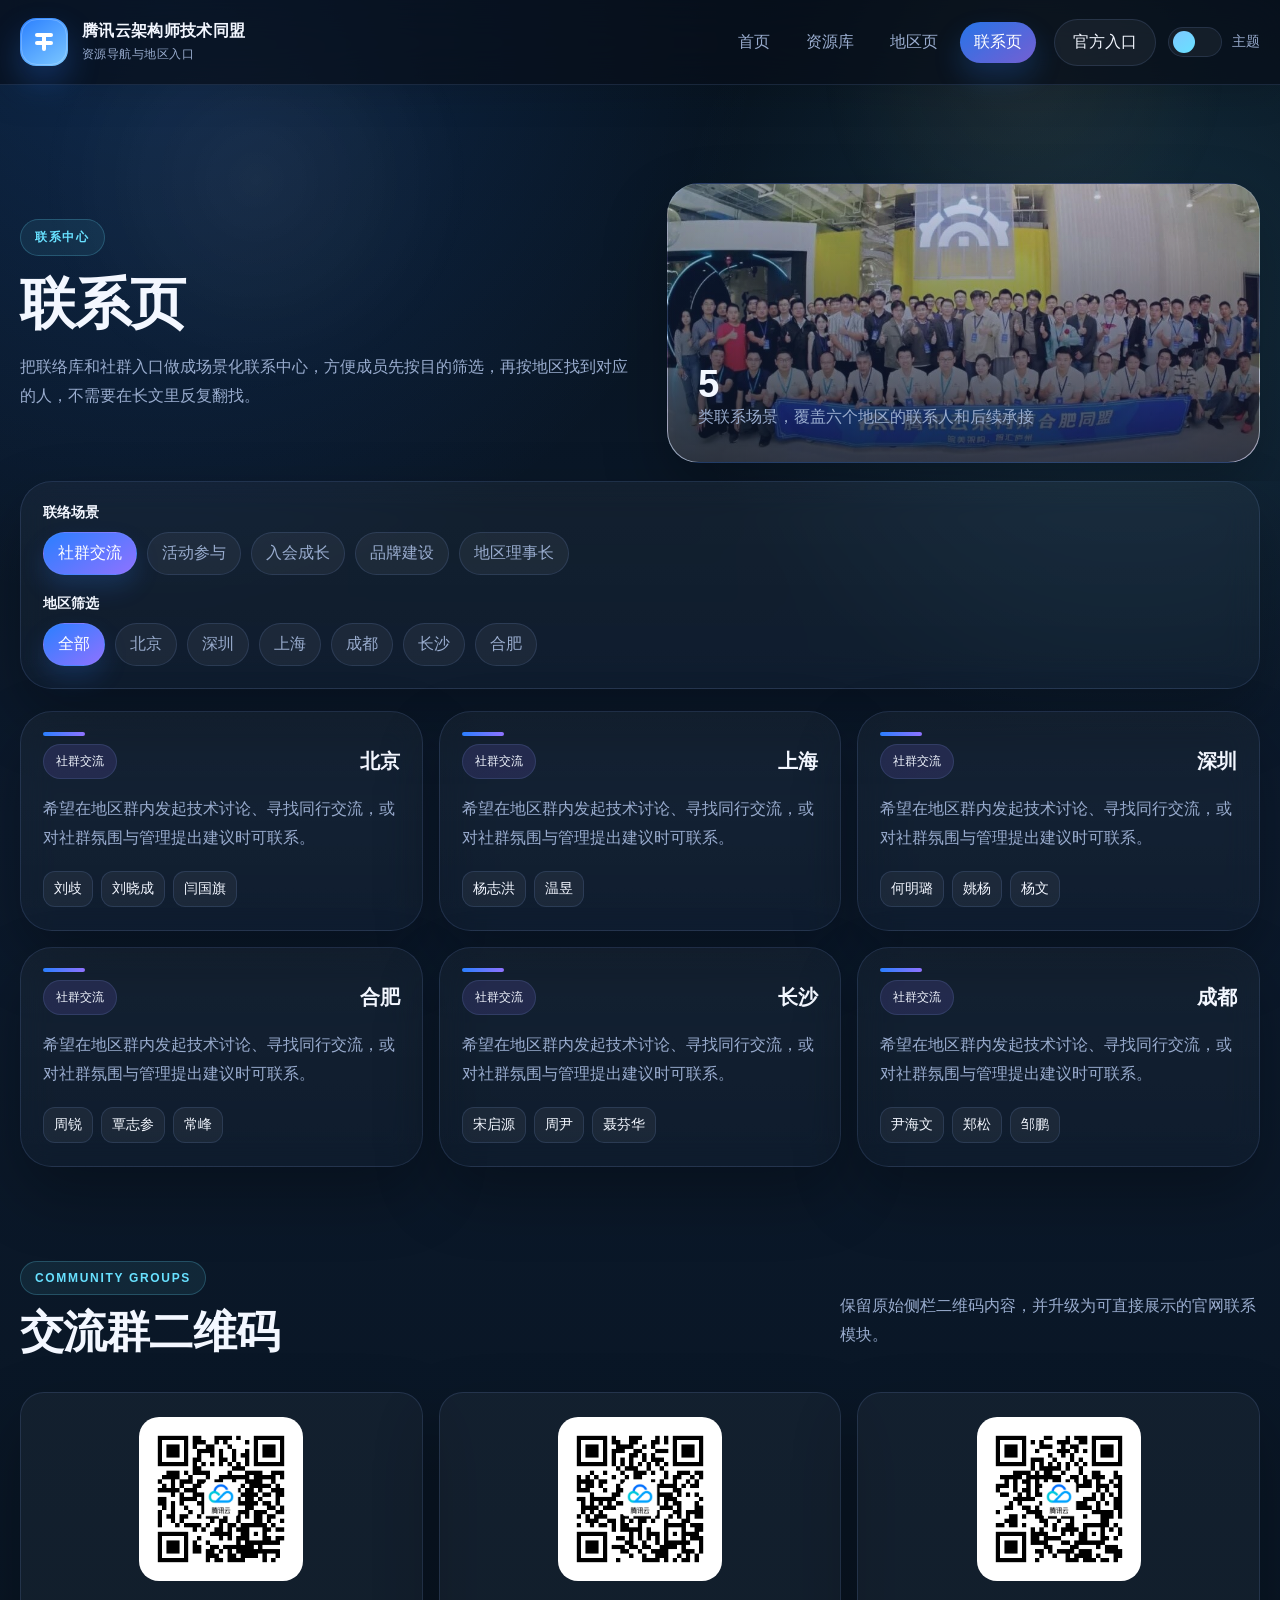
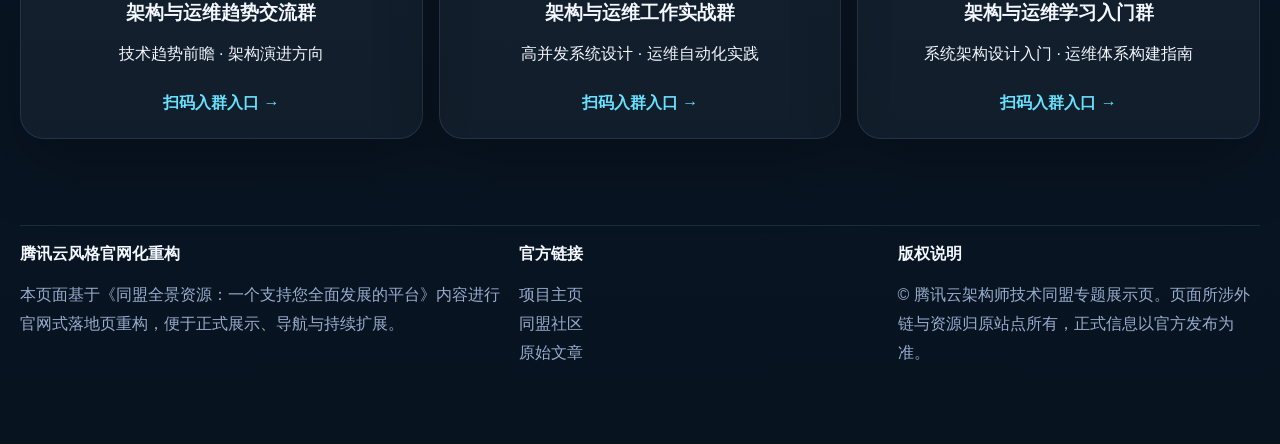
==== commit 12058413: "Add mobile-responsive layout" ====
--- a/contact.html
+++ b/contact.html
@@ -5,7 +5,7 @@
   <meta name="viewport" content="width=device-width, initial-scale=1.0" />
   <title>联系页｜同盟全景资源官网版</title>
   <meta name="description" content="同盟联系页，支持按场景与地区筛选联系人。" />
-  <link rel="stylesheet" href="styles.css?v=20260402-3" />
+  <link rel="stylesheet" href="styles.css?v=20260402-9" />
   
 </head>
 <body>
@@ -14,24 +14,29 @@
     
     <header class="site-header">
       <div class="container header-inner">
-        
-    <a class="brand" href="index.html" aria-label="同盟全景资源首页">
-      <span class="brand-mark" aria-hidden="true">
-        <i></i><i></i><i></i>
-      </span>
-      <span class="brand-text">
-        <strong>腾讯云架构师技术同盟</strong>
-        <em>资源导航与地区入口</em>
-      </span>
-    </a>
-    
-        <nav class="main-nav"><a class="nav-link " href="index.html">首页</a><a class="nav-link " href="resources.html">资源库</a><a class="nav-link " href="regions.html">地区页</a><a class="nav-link active" href="contact.html">联系页</a></nav>
-        <div class="header-actions">
-          <a class="ghost-btn" href="https://cloud.tencent.com/developer/program/tm" target="_blank" rel="noreferrer">官方入口</a>
-          <button class="theme-toggle" type="button" data-theme-toggle aria-label="切换深浅色主题">
-            <span class="theme-toggle-track"><span class="theme-toggle-thumb"></span></span>
-            <span class="theme-toggle-label">主题</span>
+        <div class="header-top">
+          <a class="brand" href="index.html" aria-label="同盟全景资源首页">
+            <span class="brand-mark" aria-hidden="true">
+              <i></i><i></i><i></i>
+            </span>
+            <span class="brand-text">
+              <strong>腾讯云架构师技术同盟</strong>
+              <em>资源导航与地区入口</em>
+            </span>
+          </a>
+          <button class="menu-toggle" type="button" data-menu-toggle aria-expanded="false" aria-controls="siteMenu" aria-label="打开导航菜单">
+            <span></span><span></span><span></span>
           </button>
+        </div>
+        <div class="header-menu" id="siteMenu" data-header-menu>
+          <nav class="main-nav"><a class="nav-link " href="index.html">首页</a><a class="nav-link " href="resources.html">资源库</a><a class="nav-link " href="regions.html">地区页</a><a class="nav-link active" href="contact.html">联系页</a></nav>
+          <div class="header-actions">
+            <a class="ghost-btn" href="https://cloud.tencent.com/developer/program/tm" target="_blank" rel="noreferrer">官方入口</a>
+            <button class="theme-toggle" type="button" data-theme-toggle aria-label="切换深浅色主题">
+              <span class="theme-toggle-track"><span class="theme-toggle-thumb"></span></span>
+              <span class="theme-toggle-label">主题</span>
+            </button>
+          </div>
         </div>
       </div>
     </header>
@@ -387,7 +392,7 @@
     
   </div>
   <button class="back-top" type="button" data-back-top aria-label="返回顶部">↑</button>
-  <script src="data.js?v=20260402-3"></script>
-  <script src="app.js?v=20260402-3"></script>
+  <script src="data.js?v=20260402-9"></script>
+  <script src="app.js?v=20260402-9"></script>
 </body>
 </html>
--- a/styles.css
+++ b/styles.css
@@ -151,11 +151,22 @@
   gap: 24px;
 }
 
+.header-top {
+  display: flex;
+  align-items: center;
+  gap: 18px;
+  min-width: 0;
+}
+
 .brand {
   display: inline-flex;
   align-items: center;
   gap: 14px;
   min-width: 290px;
+}
+
+.brand-text {
+  min-width: 0;
 }
 
 .brand-mark {
@@ -225,6 +236,7 @@
   flex-wrap: wrap;
   justify-content: center;
   gap: 8px;
+  margin-left: auto;
 }
 
 .nav-link {
@@ -245,6 +257,51 @@
   display: flex;
   align-items: center;
   gap: 12px;
+}
+
+.header-menu {
+  display: flex;
+  align-items: center;
+  justify-content: space-between;
+  gap: 18px;
+  flex: 1;
+}
+
+.menu-toggle {
+  display: none;
+  width: 48px;
+  height: 48px;
+  align-items: center;
+  justify-content: center;
+  flex-direction: column;
+  gap: 5px;
+  border-radius: 16px;
+  border: 1px solid var(--line);
+  background: var(--card);
+  color: var(--text);
+  box-shadow: 0 16px 30px rgba(0, 0, 0, 0.12);
+  cursor: pointer;
+  transition: 0.25s ease;
+}
+
+.menu-toggle span {
+  width: 18px;
+  height: 2px;
+  border-radius: 999px;
+  background: currentColor;
+  transition: transform 0.25s ease, opacity 0.25s ease;
+}
+
+.site-header.menu-open .menu-toggle span:nth-child(1) {
+  transform: translateY(7px) rotate(45deg);
+}
+
+.site-header.menu-open .menu-toggle span:nth-child(2) {
+  opacity: 0;
+}
+
+.site-header.menu-open .menu-toggle span:nth-child(3) {
+  transform: translateY(-7px) rotate(-45deg);
 }
 
 .ghost-btn,
@@ -1275,26 +1332,66 @@
   }
 
   .header-inner {
+    min-height: auto;
     flex-direction: column;
-    align-items: flex-start;
+    align-items: stretch;
     padding: 14px 0;
+    gap: 14px;
+  }
+
+  .header-top {
+    display: grid;
+    grid-template-columns: minmax(0, 1fr) auto;
+    justify-content: space-between;
+    width: 100%;
+  }
+
+  .header-menu {
+    width: 100%;
+    display: grid;
+    gap: 16px;
+    padding-top: 2px;
+  }
+
+  .menu-toggle {
+    display: none !important;
   }
 
   .main-nav {
     width: 100%;
-    overflow-x: auto;
-    flex-wrap: nowrap;
-    justify-content: flex-start;
-    padding-bottom: 2px;
+    margin-left: 0;
+    display: grid;
+    grid-template-columns: repeat(2, minmax(0, 1fr));
+    gap: 10px;
   }
 
   .header-actions {
     width: 100%;
-    justify-content: space-between;
+    justify-content: stretch;
+    display: grid;
+    grid-template-columns: minmax(0, 1fr) auto;
+    gap: 12px;
   }
 
   .brand {
     min-width: auto;
+    flex: 1;
+    width: 100%;
+    gap: 12px;
+  }
+
+  .brand-text strong {
+    font-size: 15px;
+  }
+
+  .brand-text em {
+    font-size: 11px;
+  }
+
+  .nav-link {
+    width: 100%;
+    justify-content: center;
+    text-align: center;
   }
 
   .hero,
@@ -1333,6 +1430,14 @@
     padding: 22px;
   }
 
+  .hero-media {
+    min-height: 420px;
+  }
+
+  .hero-media > img {
+    min-height: 380px;
+  }
+
   .hero-media-card {
     left: 22px;
     right: 22px;
@@ -1348,4 +1453,170 @@
   .mini-links > a {
     width: 100%;
   }
-}
+
+  .ghost-btn {
+    width: 100%;
+  }
+
+  .chip-row {
+    flex-wrap: nowrap;
+    overflow-x: auto;
+    padding-bottom: 6px;
+    margin-right: -2px;
+    scrollbar-width: none;
+  }
+
+  .chip-row::-webkit-scrollbar {
+    display: none;
+  }
+
+  .filter-chip {
+    flex: 0 0 auto;
+    white-space: nowrap;
+  }
+
+  .feature-media {
+    min-height: 300px;
+  }
+
+  .region-detail-media img {
+    min-height: 280px;
+  }
+}
+
+@media (max-width: 560px) {
+  .container {
+    width: min(100vw - 18px, 100%);
+  }
+
+  .site-header {
+    backdrop-filter: blur(18px);
+  }
+
+  .brand-mark {
+    width: 42px;
+    height: 42px;
+    border-radius: 14px;
+  }
+
+  .brand-mark i:nth-child(1),
+  .brand-mark i:nth-child(2) {
+    width: 16px;
+    left: 13px;
+  }
+
+  .brand-mark i:nth-child(1) {
+    top: 13px;
+  }
+
+  .brand-mark i:nth-child(2) {
+    top: 21px;
+  }
+
+  .brand-mark i:nth-child(3) {
+    height: 16px;
+    top: 13px;
+    left: 20px;
+  }
+
+  .theme-toggle-label {
+    display: none;
+  }
+
+  .brand-text strong,
+  .brand-text em {
+    white-space: nowrap;
+    overflow: hidden;
+    text-overflow: ellipsis;
+  }
+
+  .hero-home {
+    min-height: auto;
+    align-items: flex-start;
+  }
+
+  .hero,
+  .page-hero {
+    padding-top: 34px;
+    padding-bottom: 18px;
+  }
+
+  .hero-copy h1,
+  .page-hero h1 {
+    font-size: clamp(30px, 10vw, 40px);
+  }
+
+  .section-head h2,
+  .feature-copy h3,
+  .source-box h2 {
+    font-size: clamp(24px, 8.4vw, 32px);
+  }
+
+  .hero-media,
+  .hero-mini-panel,
+  .split-banner,
+  .toolbar,
+  .source-box,
+  .feature-copy,
+  .region-detail-body {
+    padding: 18px;
+  }
+
+  .hero-media {
+    min-height: 360px;
+  }
+
+  .hero-media > img {
+    min-height: 300px;
+    border-radius: 20px;
+  }
+
+  .hero-media::after {
+    inset: 18px;
+    border-radius: 20px;
+  }
+
+  .hero-media-card {
+    left: 18px;
+    right: 18px;
+    bottom: 18px;
+    padding: 16px;
+  }
+
+  .feature-media {
+    min-height: 250px;
+  }
+
+  .region-detail-media img {
+    min-height: 240px;
+  }
+
+  .data-points {
+    grid-template-columns: 1fr;
+  }
+
+  .contact-card-top {
+    align-items: flex-start;
+    flex-direction: column;
+  }
+
+  .support-card,
+  .resource-card,
+  .contact-card,
+  .region-detail {
+    min-height: auto;
+  }
+
+  .resource-card h3,
+  .region-card-body h3 {
+    font-size: 24px;
+  }
+
+  .back-top {
+    right: 14px;
+    bottom: 14px;
+    width: 48px;
+    height: 48px;
+    border-radius: 16px;
+  }
+}
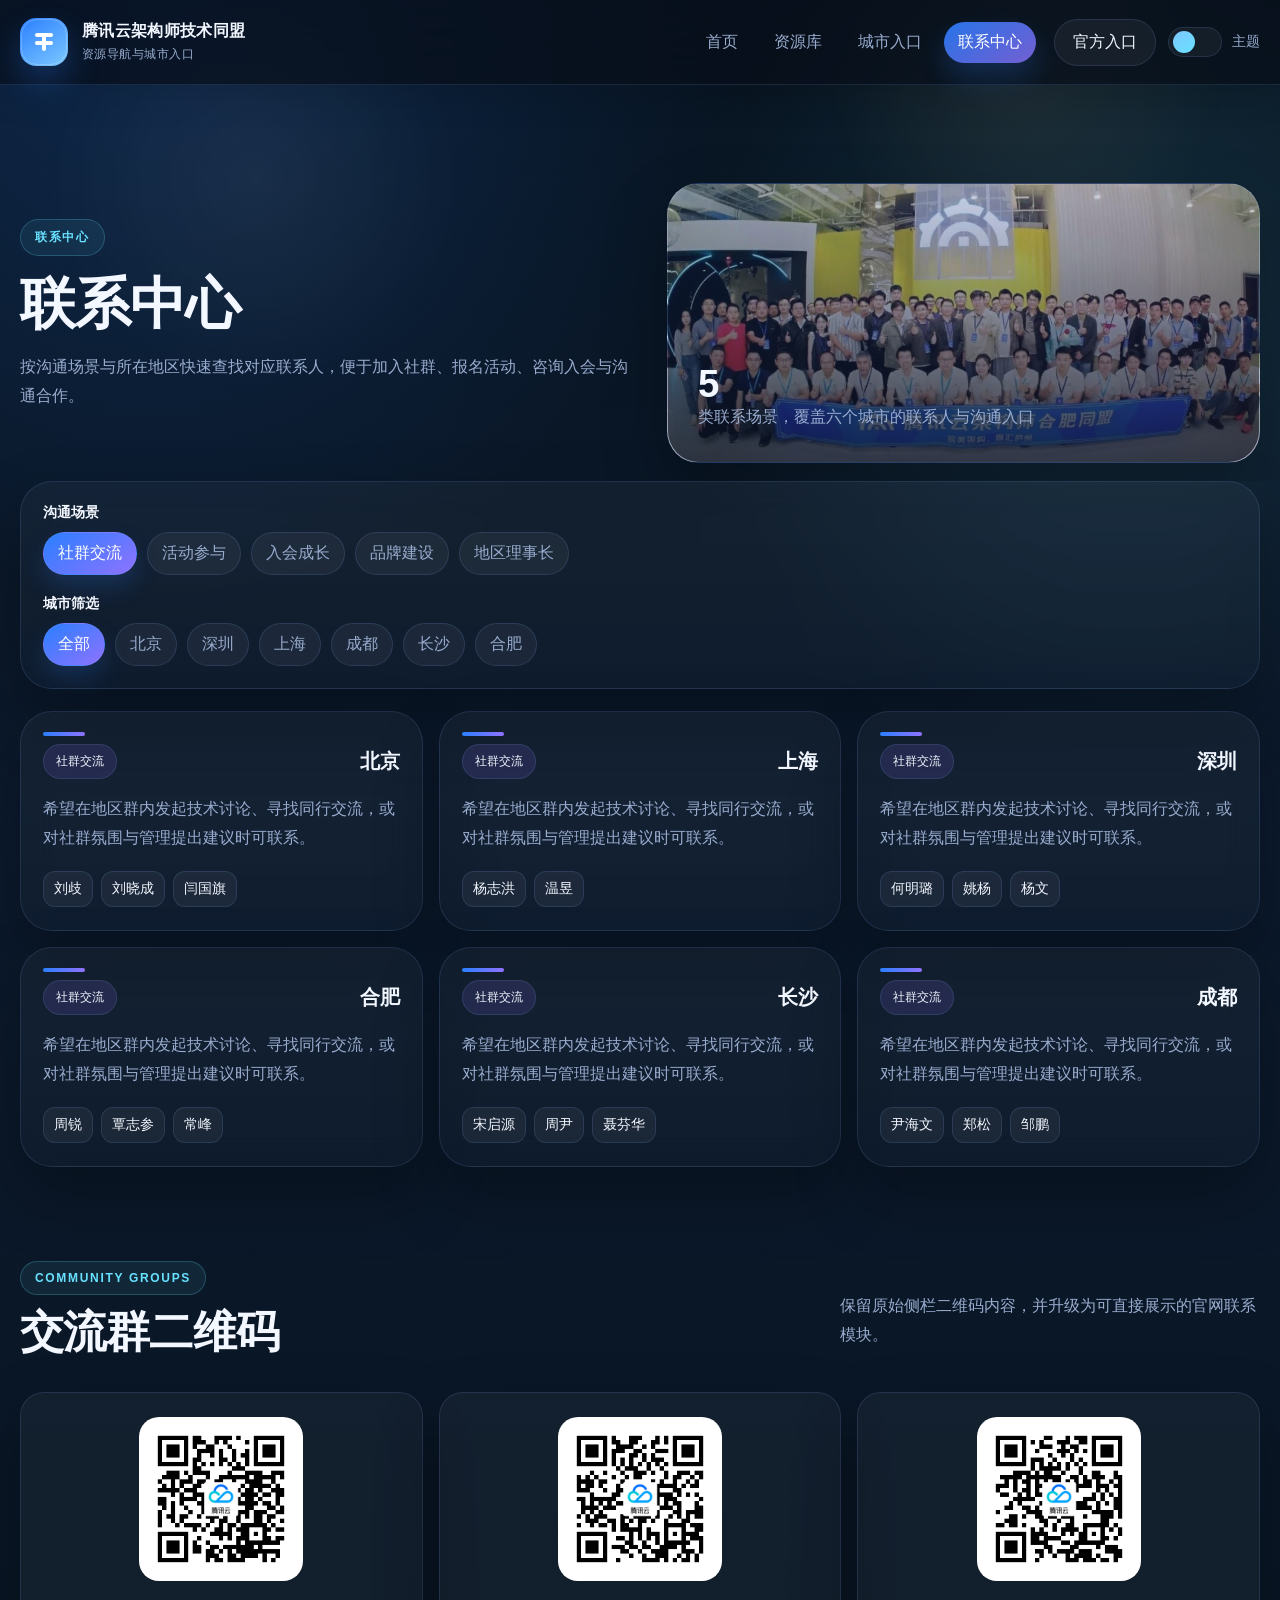
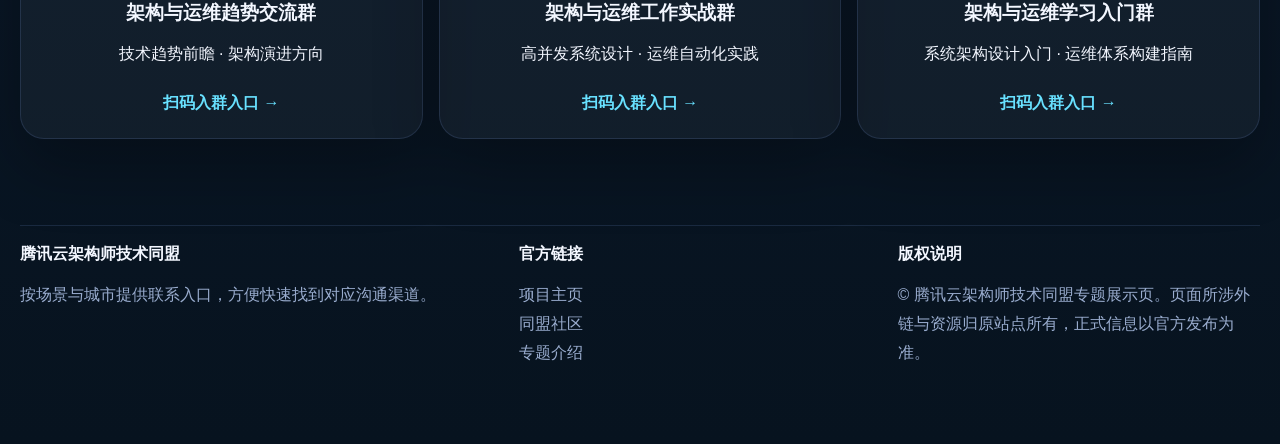
==== commit 1f1b563b: "Rewrite site copy for external release" ====
--- a/contact.html
+++ b/contact.html
@@ -3,9 +3,9 @@
 <head>
   <meta charset="UTF-8" />
   <meta name="viewport" content="width=device-width, initial-scale=1.0" />
-  <title>联系页｜同盟全景资源官网版</title>
-  <meta name="description" content="同盟联系页，支持按场景与地区筛选联系人。" />
-  <link rel="stylesheet" href="styles.css?v=20260402-9" />
+  <title>联系中心｜腾讯云架构师技术同盟</title>
+  <meta name="description" content="按场景与地区查找同盟联系人和沟通入口。" />
+  <link rel="stylesheet" href="styles.css?v=20260402-11" />
   
 </head>
 <body>
@@ -21,7 +21,7 @@
             </span>
             <span class="brand-text">
               <strong>腾讯云架构师技术同盟</strong>
-              <em>资源导航与地区入口</em>
+              <em>资源导航与城市入口</em>
             </span>
           </a>
           <button class="menu-toggle" type="button" data-menu-toggle aria-expanded="false" aria-controls="siteMenu" aria-label="打开导航菜单">
@@ -29,7 +29,7 @@
           </button>
         </div>
         <div class="header-menu" id="siteMenu" data-header-menu>
-          <nav class="main-nav"><a class="nav-link " href="index.html">首页</a><a class="nav-link " href="resources.html">资源库</a><a class="nav-link " href="regions.html">地区页</a><a class="nav-link active" href="contact.html">联系页</a></nav>
+          <nav class="main-nav"><a class="nav-link " href="index.html">首页</a><a class="nav-link " href="resources.html">资源库</a><a class="nav-link " href="regions.html">城市入口</a><a class="nav-link active" href="contact.html">联系中心</a></nav>
           <div class="header-actions">
             <a class="ghost-btn" href="https://cloud.tencent.com/developer/program/tm" target="_blank" rel="noreferrer">官方入口</a>
             <button class="theme-toggle" type="button" data-theme-toggle aria-label="切换深浅色主题">
@@ -47,12 +47,12 @@
         <div class="container page-hero-grid">
           <div class="reveal">
             <span class="eyebrow">联系中心</span>
-            <h1>联系页</h1>
-            <p>把联络库和社群入口做成场景化联系中心，方便成员先按目的筛选，再按地区找到对应的人，不需要在长文里反复翻找。</p>
+            <h1>联系中心</h1>
+            <p>按沟通场景与所在地区快速查找对应联系人，便于加入社群、报名活动、咨询入会与沟通合作。</p>
           </div>
           <div class="glass-card hero-mini-panel reveal">
             <strong>5</strong>
-            <span>类联系场景，覆盖六个地区的联系人和后续承接</span>
+            <span>类联系场景，覆盖六个城市的联系人与沟通入口</span>
           </div>
         </div>
       </section>
@@ -61,11 +61,11 @@
         <div class="container">
           <div class="toolbar glass-card reveal vertical">
             <div>
-              <div class="toolbar-title">联络场景</div>
+              <div class="toolbar-title">沟通场景</div>
               <div class="chip-row"><button class="filter-chip active" data-contact-tab="社群交流">社群交流</button><button class="filter-chip " data-contact-tab="活动参与">活动参与</button><button class="filter-chip " data-contact-tab="入会成长">入会成长</button><button class="filter-chip " data-contact-tab="品牌建设">品牌建设</button><button class="filter-chip " data-contact-tab="地区理事长">地区理事长</button></div>
             </div>
             <div>
-              <div class="toolbar-title">地区筛选</div>
+              <div class="toolbar-title">城市筛选</div>
               <div class="chip-row"><button class="filter-chip active" data-contact-region="全部">全部</button><button class="filter-chip " data-contact-region="北京">北京</button><button class="filter-chip " data-contact-region="深圳">深圳</button><button class="filter-chip " data-contact-region="上海">上海</button><button class="filter-chip " data-contact-region="成都">成都</button><button class="filter-chip " data-contact-region="长沙">长沙</button><button class="filter-chip " data-contact-region="合肥">合肥</button></div>
             </div>
           </div>
@@ -376,12 +376,12 @@
     <footer class="site-footer">
       <div class="container footer-grid">
         <div>
-          <div class="footer-title">腾讯云风格官网化重构</div>
-          <p>本页面基于《同盟全景资源：一个支持您全面发展的平台》内容进行官网式落地页重构，便于正式展示、导航与持续扩展。</p>
+          <div class="footer-title">腾讯云架构师技术同盟</div>
+          <p>按场景与城市提供联系入口，方便快速找到对应沟通渠道。</p>
         </div>
         <div>
           <div class="footer-title">官方链接</div>
-          <p><a href="https://cloud.tencent.com/developer/program/tm" target="_blank" rel="noreferrer">项目主页</a><br/><a href="https://cloud.tencent.com/developer/zone/tm" target="_blank" rel="noreferrer">同盟社区</a><br/><a href="https://cloud.tencent.com/developer/article/2625140" target="_blank" rel="noreferrer">原始文章</a></p>
+          <p><a href="https://cloud.tencent.com/developer/program/tm" target="_blank" rel="noreferrer">项目主页</a><br/><a href="https://cloud.tencent.com/developer/zone/tm" target="_blank" rel="noreferrer">同盟社区</a><br/><a href="https://cloud.tencent.com/developer/article/2625140" target="_blank" rel="noreferrer">专题介绍</a></p>
         </div>
         <div>
           <div class="footer-title">版权说明</div>
@@ -392,7 +392,7 @@
     
   </div>
   <button class="back-top" type="button" data-back-top aria-label="返回顶部">↑</button>
-  <script src="data.js?v=20260402-9"></script>
-  <script src="app.js?v=20260402-9"></script>
+  <script src="data.js?v=20260402-11"></script>
+  <script src="app.js?v=20260402-11"></script>
 </body>
 </html>
--- a/styles.css
+++ b/styles.css
@@ -1523,6 +1523,10 @@
     display: none;
   }
 
+  .hero-badges {
+    display: none;
+  }
+
   .brand-text strong,
   .brand-text em {
     white-space: nowrap;
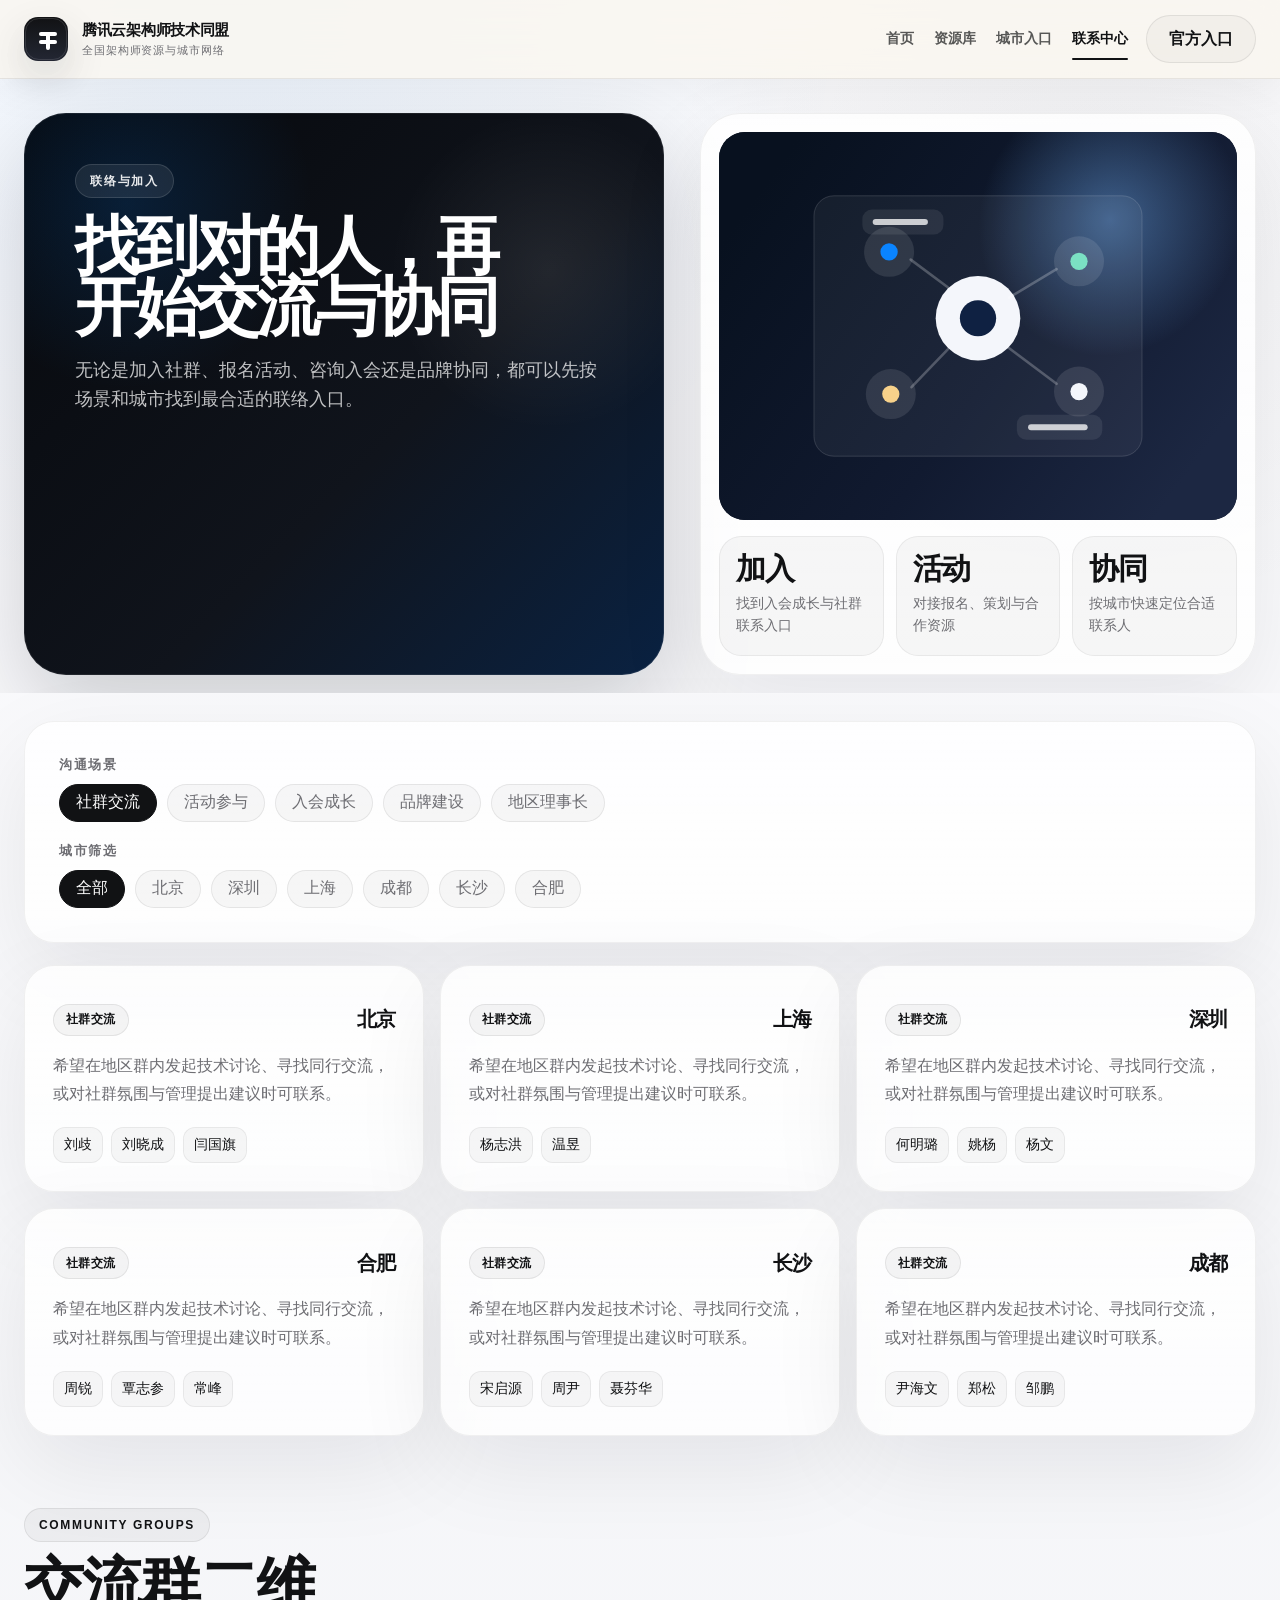
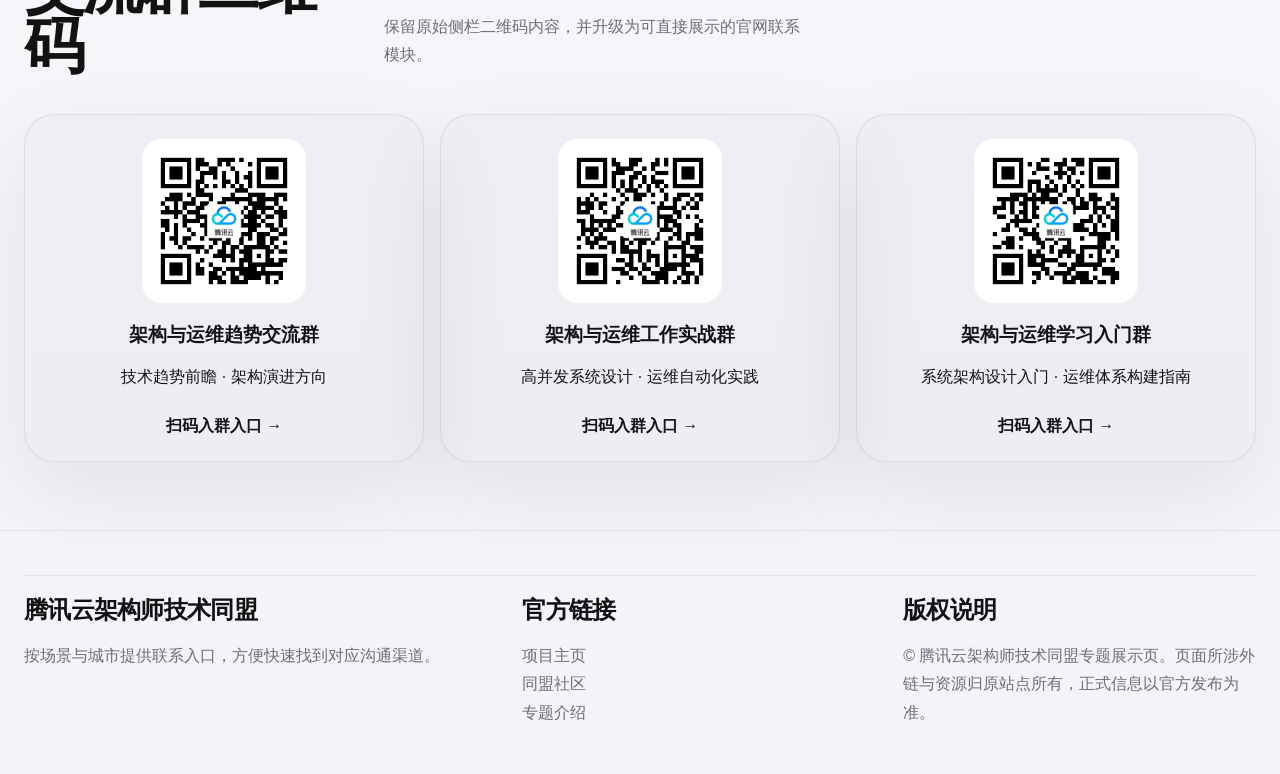
==== commit 6c74e29b: "Elevate alliance site with premium brand presentation" ====
--- a/contact.html
+++ b/contact.html
@@ -5,7 +5,7 @@
   <meta name="viewport" content="width=device-width, initial-scale=1.0" />
   <title>联系中心｜腾讯云架构师技术同盟</title>
   <meta name="description" content="按场景与地区查找同盟联系人和沟通入口。" />
-  <link rel="stylesheet" href="styles.css?v=20260402-11" />
+  <link rel="stylesheet" href="styles.css?v=20260402-16" />
   
 </head>
 <body>
@@ -21,7 +21,7 @@
             </span>
             <span class="brand-text">
               <strong>腾讯云架构师技术同盟</strong>
-              <em>资源导航与城市入口</em>
+              <em>全国架构师资源与城市网络</em>
             </span>
           </a>
           <button class="menu-toggle" type="button" data-menu-toggle aria-expanded="false" aria-controls="siteMenu" aria-label="打开导航菜单">
@@ -46,13 +46,17 @@
       <section class="page-hero slim-hero contact-hero">
         <div class="container page-hero-grid">
           <div class="reveal">
-            <span class="eyebrow">联系中心</span>
-            <h1>联系中心</h1>
-            <p>按沟通场景与所在地区快速查找对应联系人，便于加入社群、报名活动、咨询入会与沟通合作。</p>
+            <span class="eyebrow">联络与加入</span>
+            <h1>找到对的人，再开始交流与协同</h1>
+            <p>无论是加入社群、报名活动、咨询入会还是品牌协同，都可以先按场景和城市找到最合适的联络入口。</p>
           </div>
-          <div class="glass-card hero-mini-panel reveal">
-            <strong>5</strong>
-            <span>类联系场景，覆盖六个城市的联系人与沟通入口</span>
+          <div class="hero-showcase glass-card reveal">
+            <img src="assets/illustration-contact.svg" alt="同盟联络协同示例插图" />
+            <div class="hero-showcase-notes">
+              <div><strong>加入</strong><span>找到入会成长与社群联系入口</span></div>
+              <div><strong>活动</strong><span>对接报名、策划与合作资源</span></div>
+              <div><strong>协同</strong><span>按城市快速定位合适联系人</span></div>
+            </div>
           </div>
         </div>
       </section>
@@ -393,6 +397,6 @@
   </div>
   <button class="back-top" type="button" data-back-top aria-label="返回顶部">↑</button>
   <script src="data.js?v=20260402-11"></script>
-  <script src="app.js?v=20260402-11"></script>
+  <script src="app.js?v=20260402-16"></script>
 </body>
 </html>
--- a/styles.css
+++ b/styles.css
@@ -1332,25 +1332,25 @@
   }
 
   .header-inner {
+    position: relative;
     min-height: auto;
     flex-direction: column;
     align-items: stretch;
-    padding: 14px 0;
-    gap: 14px;
+    padding: 12px 0 10px;
+    gap: 10px;
   }
 
   .header-top {
-    display: grid;
-    grid-template-columns: minmax(0, 1fr) auto;
-    justify-content: space-between;
+    display: flex;
+    align-items: center;
     width: 100%;
+    padding-right: 102px;
   }
 
   .header-menu {
     width: 100%;
-    display: grid;
-    gap: 16px;
-    padding-top: 2px;
+    display: block;
+    padding-top: 0;
   }
 
   .menu-toggle {
@@ -1360,43 +1360,106 @@
   .main-nav {
     width: 100%;
     margin-left: 0;
-    display: grid;
-    grid-template-columns: repeat(2, minmax(0, 1fr));
-    gap: 10px;
+    display: flex;
+    flex-wrap: nowrap;
+    justify-content: flex-start;
+    gap: 8px;
+    overflow-x: auto;
+    padding-bottom: 2px;
+    scrollbar-width: none;
+    -webkit-overflow-scrolling: touch;
+    scroll-snap-type: x proximity;
+  }
+
+  .main-nav::-webkit-scrollbar {
+    display: none;
   }
 
   .header-actions {
-    width: 100%;
-    justify-content: stretch;
-    display: grid;
-    grid-template-columns: minmax(0, 1fr) auto;
-    gap: 12px;
+    position: absolute;
+    top: 12px;
+    right: 0;
+    width: auto;
+    display: flex;
+    align-items: center;
+    justify-content: flex-end;
+    gap: 8px;
   }
 
   .brand {
-    min-width: auto;
+    min-width: 0;
     flex: 1;
     width: 100%;
-    gap: 12px;
+    gap: 10px;
   }
 
   .brand-text strong {
     font-size: 15px;
+    line-height: 1.2;
   }
 
   .brand-text em {
-    font-size: 11px;
+    display: none;
   }
 
   .nav-link {
-    width: 100%;
+    width: auto;
+    min-width: max-content;
+    flex: 0 0 auto;
     justify-content: center;
     text-align: center;
+    white-space: nowrap;
+    padding: 9px 12px;
+    font-size: 14px;
+    scroll-snap-align: start;
+  }
+
+  .nav-link.active {
+    box-shadow: 0 10px 20px rgba(42, 127, 255, 0.18);
+  }
+
+  .header-actions .ghost-btn {
+    width: auto;
+    min-height: 40px;
+    padding: 10px 12px;
+    font-size: 0;
+    white-space: nowrap;
+  }
+
+  .header-actions .ghost-btn::after {
+    content: "官网";
+    font-size: 13px;
+    line-height: 1;
+    font-weight: 600;
+  }
+
+  .theme-toggle {
+    gap: 0;
+  }
+
+  .theme-toggle-track {
+    width: 46px;
+    height: 26px;
+  }
+
+  .theme-toggle-thumb {
+    top: 2px;
+    left: 3px;
+    width: 20px;
+    height: 20px;
+  }
+
+  html[data-theme='light'] .theme-toggle-thumb {
+    left: 23px;
+  }
+
+  .theme-toggle-label {
+    display: none;
   }
 
   .hero,
   .page-hero {
-    padding-top: 48px;
+    padding-top: 40px;
   }
 
   .hero-copy h1,
@@ -1454,10 +1517,6 @@
     width: 100%;
   }
 
-  .ghost-btn {
-    width: 100%;
-  }
-
   .chip-row {
     flex-wrap: nowrap;
     overflow-x: auto;
@@ -1493,6 +1552,14 @@
     backdrop-filter: blur(18px);
   }
 
+  .header-top {
+    padding-right: 0;
+  }
+
+  .header-actions {
+    display: none;
+  }
+
   .brand-mark {
     width: 42px;
     height: 42px;
@@ -1519,8 +1586,20 @@
     left: 20px;
   }
 
-  .theme-toggle-label {
-    display: none;
+  .theme-toggle-track {
+    width: 42px;
+    height: 24px;
+  }
+
+  .theme-toggle-thumb {
+    top: 2px;
+    left: 2px;
+    width: 18px;
+    height: 18px;
+  }
+
+  html[data-theme='light'] .theme-toggle-thumb {
+    left: 22px;
   }
 
   .hero-badges {
@@ -1624,3 +1703,1128 @@
     border-radius: 16px;
   }
 }
+
+/* Premium redesign overrides */
+
+:root,
+html[data-theme='light'],
+html[data-theme='dark'] {
+  --bg: #f5f5f7;
+  --bg-soft: #f5f5f7;
+  --bg-strong: #ffffff;
+  --panel: rgba(255, 255, 255, 0.96);
+  --panel-strong: rgba(255, 255, 255, 0.98);
+  --card: rgba(255, 255, 255, 0.96);
+  --card-strong: #fbfbfd;
+  --line: rgba(17, 18, 20, 0.08);
+  --line-strong: rgba(17, 18, 20, 0.14);
+  --text: #111214;
+  --muted: #6e6e73;
+  --brand: #0a84ff;
+  --brand-2: #5ea8ff;
+  --brand-3: #3158ff;
+  --accent: #0a84ff;
+  --gold: #c89b53;
+  --orange: #ff8a57;
+  --shadow: 0 30px 90px rgba(15, 15, 20, 0.08);
+  --radius-xl: 40px;
+  --radius-lg: 30px;
+  --radius-md: 22px;
+  --font-body: "SF Pro Text", "PingFang SC", "Helvetica Neue", "Microsoft YaHei", sans-serif;
+  --font-display: "SF Pro Display", "PingFang SC", "Helvetica Neue", "Microsoft YaHei", sans-serif;
+}
+
+body {
+  color: var(--text);
+  background:
+    radial-gradient(circle at 18% 0%, rgba(10, 132, 255, 0.06), transparent 24%),
+    radial-gradient(circle at 86% 8%, rgba(17, 18, 20, 0.04), transparent 18%),
+    linear-gradient(180deg, #fbfbfd 0%, #f3f4f7 100%);
+  font-family: var(--font-body);
+  overflow-x: hidden;
+}
+
+body::before,
+body::after {
+  display: none;
+}
+
+.site-shell {
+  overflow: visible;
+}
+
+.scroll-progress {
+  height: 2px;
+  background: linear-gradient(90deg, var(--brand), #66b0ff);
+}
+
+.container {
+  width: min(1240px, calc(100vw - 48px));
+}
+
+.site-header {
+  background: rgba(245, 245, 247, 0.82);
+  border-bottom: 1px solid var(--line);
+  box-shadow: 0 12px 40px rgba(17, 18, 20, 0.05);
+  backdrop-filter: blur(24px);
+}
+
+.header-inner {
+  min-height: 78px;
+  gap: 24px;
+}
+
+.brand-mark {
+  width: 44px;
+  height: 44px;
+  border-radius: 14px;
+  background: linear-gradient(180deg, #111214 0%, #232733 100%);
+  box-shadow: 0 16px 40px rgba(17, 18, 20, 0.14);
+}
+
+.brand-mark::after {
+  border-color: rgba(255, 255, 255, 0.12);
+}
+
+.brand-text strong {
+  font-family: var(--font-display);
+  font-size: 15px;
+  font-weight: 700;
+  letter-spacing: -0.02em;
+}
+
+.brand-text em {
+  margin-top: 3px;
+  font-size: 11px;
+  color: var(--muted);
+  letter-spacing: 0.06em;
+}
+
+.main-nav {
+  gap: 20px;
+  flex-wrap: nowrap;
+}
+
+.nav-link {
+  padding: 8px 0;
+  border-radius: 0;
+  font-size: 14px;
+  font-weight: 600;
+  color: rgba(17, 18, 20, 0.7);
+  background: transparent;
+  box-shadow: none;
+}
+
+.nav-link:hover,
+.nav-link.active {
+  color: #111214;
+  background: transparent;
+  box-shadow: none;
+}
+
+.nav-link.active {
+  position: relative;
+}
+
+.nav-link.active::after {
+  content: "";
+  position: absolute;
+  left: 0;
+  right: 0;
+  bottom: -4px;
+  height: 2px;
+  border-radius: 999px;
+  background: #111214;
+}
+
+.ghost-btn,
+.primary-btn,
+.secondary-btn,
+.mini-link {
+  min-height: 48px;
+  padding: 0 22px;
+  border-radius: 999px;
+  font-weight: 700;
+  transition: transform 0.28s ease, box-shadow 0.28s ease, background 0.28s ease;
+}
+
+.ghost-btn,
+.secondary-btn,
+.mini-link {
+  background: rgba(17, 18, 20, 0.03);
+  border: 1px solid rgba(17, 18, 20, 0.08);
+  color: #111214;
+}
+
+.primary-btn {
+  color: #fff;
+  background: linear-gradient(135deg, var(--brand), #0066cc);
+  border: 1px solid transparent;
+  box-shadow: 0 18px 36px rgba(10, 132, 255, 0.22);
+}
+
+.primary-btn:hover,
+.secondary-btn:hover,
+.ghost-btn:hover,
+.mini-link:hover {
+  transform: translateY(-2px);
+  box-shadow: 0 18px 36px rgba(17, 18, 20, 0.08);
+}
+
+.theme-toggle {
+  display: none;
+}
+
+.hero,
+.page-hero {
+  padding-top: 34px;
+  padding-bottom: 28px;
+  background: none;
+}
+
+.hero-home {
+  min-height: auto;
+}
+
+.hero-bg {
+  display: none;
+}
+
+.hero-grid,
+.page-hero-grid {
+  display: grid;
+  grid-template-columns: minmax(0, 1.08fr) minmax(320px, 0.92fr);
+  gap: 24px;
+  align-items: stretch;
+}
+
+.hero-copy,
+.page-hero-grid > div:first-child {
+  position: relative;
+  overflow: hidden;
+  padding: clamp(30px, 4vw, 52px);
+  border-radius: 42px;
+  background:
+    radial-gradient(circle at 16% 16%, rgba(10, 132, 255, 0.16), transparent 26%),
+    radial-gradient(circle at 82% 28%, rgba(255, 255, 255, 0.08), transparent 24%),
+    linear-gradient(135deg, #06080c 0%, #10141c 58%, #0a2242 100%);
+  box-shadow: 0 34px 90px rgba(7, 12, 20, 0.18);
+  color: #fff;
+}
+
+.hero-copy::after,
+.page-hero-grid > div:first-child::after {
+  content: "";
+  position: absolute;
+  inset: 0;
+  border-radius: inherit;
+  border: 1px solid rgba(255, 255, 255, 0.08);
+  pointer-events: none;
+}
+
+.hero-copy h1,
+.page-hero h1 {
+  margin: 18px 0 14px;
+  font-family: var(--font-display);
+  font-size: clamp(46px, 6vw, 84px);
+  line-height: 0.95;
+  letter-spacing: -0.06em;
+}
+
+.page-hero h1 {
+  font-size: clamp(42px, 5vw, 68px);
+}
+
+.hero-copy p,
+.page-hero p {
+  max-width: 680px;
+  color: rgba(255, 255, 255, 0.74);
+  font-size: 18px;
+  line-height: 1.65;
+}
+
+.eyebrow {
+  display: inline-flex;
+  align-items: center;
+  min-height: 34px;
+  padding: 0 14px;
+  border-radius: 999px;
+  font-size: 12px;
+  font-weight: 800;
+  letter-spacing: 0.14em;
+  text-transform: uppercase;
+  color: rgba(255, 255, 255, 0.9);
+  background: rgba(255, 255, 255, 0.08);
+  border: 1px solid rgba(255, 255, 255, 0.12);
+}
+
+.section-head .eyebrow,
+.feature-copy .eyebrow,
+.source-box .eyebrow,
+.split-banner .eyebrow,
+.hero-mini-panel .eyebrow,
+.toolbar .eyebrow {
+  color: #111214;
+  background: rgba(17, 18, 20, 0.04);
+  border-color: rgba(17, 18, 20, 0.08);
+}
+
+.hero-actions {
+  gap: 14px;
+  margin-top: 28px;
+}
+
+.hero-badges {
+  margin-top: 26px;
+  gap: 10px;
+}
+
+.hero-badges span,
+.label-pill {
+  display: inline-flex;
+  align-items: center;
+  min-height: 32px;
+  padding: 0 12px;
+  border-radius: 999px;
+  font-size: 12px;
+  font-weight: 700;
+  letter-spacing: 0.04em;
+  background: rgba(17, 18, 20, 0.04);
+  border: 1px solid rgba(17, 18, 20, 0.08);
+  color: #111214;
+}
+
+.hero-copy .hero-badges span {
+  background: rgba(255, 255, 255, 0.08);
+  border-color: rgba(255, 255, 255, 0.12);
+  color: rgba(255, 255, 255, 0.88);
+}
+
+.glass-card,
+.feature-panel,
+.support-card,
+.resource-card,
+.region-card,
+.contact-card,
+.hero-mini-panel,
+.toolbar,
+.hero-media,
+.source-box,
+.region-detail,
+.split-banner {
+  background: rgba(255, 255, 255, 0.96);
+  border: 1px solid rgba(17, 18, 20, 0.06);
+  box-shadow: var(--shadow);
+  backdrop-filter: none;
+}
+
+.hero-media {
+  position: relative;
+  min-height: 100%;
+  overflow: hidden;
+  background:
+    radial-gradient(circle at 76% 16%, rgba(10, 132, 255, 0.16), transparent 28%),
+    linear-gradient(180deg, #0d1016 0%, #121620 100%);
+}
+
+.hero-media::before {
+  background: radial-gradient(circle at center, rgba(10, 132, 255, 0.2), transparent 52%);
+}
+
+.hero-media::after {
+  display: none;
+}
+
+.hero-media > img {
+  min-height: 100%;
+  opacity: 0.84;
+  object-fit: cover;
+}
+
+.hero-media-card {
+  left: 24px;
+  right: 24px;
+  bottom: 24px;
+  padding: 16px;
+  border-radius: 28px;
+  background: rgba(255, 255, 255, 0.08);
+  border: 1px solid rgba(255, 255, 255, 0.12);
+  backdrop-filter: blur(18px);
+}
+
+.hero-media-card .stat-card {
+  background: rgba(255, 255, 255, 0.08);
+  border-color: rgba(255, 255, 255, 0.08);
+  box-shadow: none;
+  color: #fff;
+}
+
+.hero-media-card .stat-card span {
+  color: rgba(255, 255, 255, 0.72);
+}
+
+.metric-grid .stat-card strong {
+  font-size: 48px;
+}
+
+.hero-mini-panel {
+  display: flex;
+  flex-direction: column;
+  justify-content: center;
+  padding: 34px;
+}
+
+.hero-mini-panel strong {
+  font-family: var(--font-display);
+  font-size: clamp(52px, 6vw, 88px);
+  line-height: 0.92;
+  letter-spacing: -0.06em;
+  color: #111214;
+}
+
+.hero-mini-panel span {
+  color: var(--muted);
+  font-size: 16px;
+}
+
+.section-block {
+  padding: 28px 0 44px;
+}
+
+.section-head {
+  max-width: 780px;
+  margin-bottom: 28px;
+}
+
+.section-head h2,
+.feature-copy h3,
+.source-box h2,
+.split-banner h2,
+.region-detail-body h2 {
+  font-family: var(--font-display);
+  color: #111214;
+  letter-spacing: -0.05em;
+}
+
+.section-head h2 {
+  font-size: clamp(38px, 4.8vw, 64px);
+  line-height: 0.98;
+}
+
+.section-head p,
+.feature-copy p,
+.resource-card p,
+.region-card p,
+.contact-card p,
+.source-box p,
+.toolbar-title,
+.mini-link,
+.region-detail-body p,
+.hero-mini-panel span,
+.site-footer p {
+  color: var(--muted);
+}
+
+.support-grid,
+.support-grid.support-grid-4 {
+  gap: 18px;
+}
+
+.support-card,
+.resource-card,
+.contact-card,
+.region-card,
+.stat-card {
+  min-height: 100%;
+  border-radius: 30px;
+}
+
+.support-card {
+  padding: 28px;
+  background: linear-gradient(180deg, #ffffff 0%, #f8f9fb 100%);
+}
+
+.support-card::after {
+  display: none;
+}
+
+.support-icon {
+  width: 52px;
+  height: 52px;
+  border-radius: 16px;
+  background: linear-gradient(135deg, rgba(10, 132, 255, 0.14), rgba(10, 132, 255, 0.06));
+  color: var(--brand);
+}
+
+.support-card:hover,
+.resource-card:hover,
+.region-card:hover,
+.contact-card:hover,
+.region-detail:hover {
+  transform: translateY(-4px);
+}
+
+.stat-card {
+  padding: 26px;
+  background: linear-gradient(180deg, #ffffff 0%, #f7f8fb 100%);
+  border: 1px solid rgba(17, 18, 20, 0.06);
+  box-shadow: var(--shadow);
+}
+
+.stat-card strong {
+  font-family: var(--font-display);
+  font-size: clamp(44px, 5vw, 72px);
+  letter-spacing: -0.06em;
+  color: #111214;
+}
+
+.feature-panel {
+  grid-template-columns: minmax(0, 1fr) minmax(360px, 0.9fr);
+  gap: 0;
+  overflow: hidden;
+}
+
+.feature-copy,
+.region-detail-body,
+.toolbar,
+.source-box,
+.split-banner,
+.hero-mini-panel {
+  padding: 34px;
+}
+
+.feature-copy h3 {
+  margin-top: 14px;
+  font-size: clamp(34px, 4vw, 52px);
+  line-height: 1;
+}
+
+.feature-media,
+.region-detail-media {
+  background: #eef1f5;
+}
+
+.feature-media img,
+.region-detail-media img {
+  object-fit: cover;
+}
+
+.bullet-card,
+.member-tags span {
+  background: rgba(17, 18, 20, 0.03);
+  border: 1px solid rgba(17, 18, 20, 0.06);
+}
+
+.mini-links {
+  gap: 12px;
+}
+
+.mini-link {
+  background: rgba(17, 18, 20, 0.03);
+}
+
+.floating-toc {
+  display: none;
+}
+
+.toolbar {
+  gap: 18px;
+  border-radius: 30px;
+}
+
+.search-box span,
+.toolbar-title {
+  font-size: 13px;
+  font-weight: 700;
+  letter-spacing: 0.12em;
+  text-transform: uppercase;
+}
+
+.search-box input {
+  margin-top: 10px;
+  min-height: 52px;
+  border-radius: 18px;
+  border: 1px solid rgba(17, 18, 20, 0.08);
+  background: #fff;
+  color: #111214;
+}
+
+.filter-chip {
+  min-height: 38px;
+  padding: 0 16px;
+  border-radius: 999px;
+  background: rgba(17, 18, 20, 0.03);
+  border: 1px solid rgba(17, 18, 20, 0.08);
+  color: var(--muted);
+}
+
+.filter-chip.active {
+  color: #fff;
+  background: #111214;
+  border-color: #111214;
+  box-shadow: none;
+}
+
+.resource-card,
+.contact-card,
+.region-card {
+  padding: 28px;
+  background: linear-gradient(180deg, #ffffff 0%, #f8f9fb 100%);
+}
+
+.resource-card::before,
+.contact-card::before {
+  display: none;
+}
+
+.resource-card h3,
+.region-card-body h3,
+.contact-card-top strong {
+  font-family: var(--font-display);
+  color: #111214;
+  letter-spacing: -0.04em;
+}
+
+.resource-card h3 {
+  font-size: 32px;
+}
+
+.text-link {
+  color: #111214;
+  font-weight: 700;
+}
+
+.split-banner {
+  background:
+    radial-gradient(circle at 86% 16%, rgba(10, 132, 255, 0.18), transparent 24%),
+    linear-gradient(135deg, #0a0b10 0%, #131722 100%);
+  color: #fff;
+}
+
+.split-banner p,
+.split-banner .mini-link {
+  color: rgba(255, 255, 255, 0.72);
+}
+
+.split-banner .eyebrow,
+.split-banner .mini-link {
+  background: rgba(255, 255, 255, 0.08);
+  border-color: rgba(255, 255, 255, 0.12);
+  color: rgba(255, 255, 255, 0.9);
+}
+
+.split-banner .primary-btn {
+  background: #fff;
+  color: #111214;
+}
+
+.source-box {
+  background: linear-gradient(180deg, #ffffff 0%, #f7f8fb 100%);
+}
+
+.region-detail {
+  overflow: hidden;
+  background: linear-gradient(180deg, #ffffff 0%, #f8f9fb 100%);
+}
+
+.data-points > div {
+  background: rgba(17, 18, 20, 0.03);
+  border: 1px solid rgba(17, 18, 20, 0.06);
+  border-radius: 22px;
+}
+
+.data-points strong {
+  font-family: var(--font-display);
+  color: #111214;
+}
+
+.site-footer {
+  margin-top: 24px;
+  padding: 44px 0 30px;
+  background: transparent;
+  border-top: 1px solid rgba(17, 18, 20, 0.08);
+}
+
+.footer-grid {
+  gap: 28px;
+}
+
+.footer-title {
+  font-family: var(--font-display);
+  font-size: 24px;
+  letter-spacing: -0.03em;
+}
+
+.back-top {
+  background: #111214;
+  color: #fff;
+  border: none;
+  box-shadow: 0 20px 40px rgba(17, 18, 20, 0.18);
+}
+
+@media (max-width: 980px) {
+  .hero-grid,
+  .page-hero-grid,
+  .feature-panel,
+  .region-detail {
+    grid-template-columns: 1fr;
+  }
+
+  .hero-copy,
+  .page-hero-grid > div:first-child {
+    padding: 30px 24px;
+  }
+
+  .section-head h2 {
+    font-size: clamp(34px, 7vw, 54px);
+  }
+}
+
+@media (max-width: 760px) {
+  .container {
+    width: min(100vw - 24px, 100%);
+  }
+
+  .header-inner {
+    min-height: auto;
+    flex-direction: column;
+    align-items: stretch;
+    gap: 10px;
+    padding: 12px 0 10px;
+  }
+
+  .header-top {
+    padding-right: 0;
+  }
+
+  .header-menu {
+    display: block;
+    width: 100%;
+  }
+
+  .main-nav {
+    gap: 16px;
+    justify-content: flex-start;
+    overflow-x: auto;
+    padding-bottom: 6px;
+    margin-left: 0;
+    scrollbar-width: none;
+  }
+
+  .main-nav::-webkit-scrollbar {
+    display: none;
+  }
+
+  .nav-link {
+    flex: 0 0 auto;
+    white-space: nowrap;
+  }
+
+  .header-actions {
+    display: none;
+  }
+
+  .hero,
+  .page-hero {
+    padding-top: 20px;
+    padding-bottom: 18px;
+  }
+
+  .hero-copy h1,
+  .page-hero h1 {
+    font-size: clamp(34px, 11vw, 48px);
+  }
+
+  .hero-copy p,
+  .page-hero p {
+    font-size: 16px;
+  }
+
+  .hero-media,
+  .hero-mini-panel,
+  .split-banner,
+  .toolbar,
+  .source-box,
+  .feature-copy,
+  .region-detail-body {
+    padding: 24px;
+  }
+
+  .hero-media {
+    min-height: 420px;
+  }
+
+  .hero-media > img {
+    min-height: 320px;
+  }
+
+  .hero-media-card {
+    left: 20px;
+    right: 20px;
+    bottom: 20px;
+  }
+
+  .support-grid,
+  .resource-grid,
+  .resource-grid.wide,
+  .contact-grid,
+  .contact-grid.wide,
+  .region-grid,
+  .support-grid.support-grid-4,
+  .footer-grid,
+  .data-points,
+  .metric-grid {
+    grid-template-columns: 1fr;
+  }
+}
+
+@media (max-width: 560px) {
+  .container {
+    width: min(100vw - 18px, 100%);
+  }
+
+  .hero-copy,
+  .page-hero-grid > div:first-child,
+  .hero-media,
+  .hero-mini-panel,
+  .split-banner,
+  .toolbar,
+  .source-box,
+  .feature-copy,
+  .region-detail-body,
+  .resource-card,
+  .contact-card {
+    padding: 20px;
+  }
+
+  .hero-copy h1,
+  .page-hero h1 {
+    font-size: clamp(30px, 10vw, 40px);
+  }
+
+  .section-head h2,
+  .feature-copy h3,
+  .source-box h2 {
+    font-size: clamp(26px, 8vw, 34px);
+  }
+
+  .hero-badges {
+    display: none;
+  }
+}
+
+/* Editorial brand system refinement */
+.brand-text em {
+  letter-spacing: 0.08em;
+}
+
+.hero-copy {
+  display: flex;
+  flex-direction: column;
+  justify-content: center;
+  min-height: 100%;
+}
+
+.hero-copy h1 {
+  max-width: 11ch;
+}
+
+.hero-copy p {
+  max-width: 34em;
+}
+
+.hero-media {
+  display: flex;
+  align-items: stretch;
+  min-height: 560px;
+}
+
+.hero-media > img,
+.feature-media img,
+.hero-showcase img,
+.region-detail-media img,
+.region-card-media img {
+  width: 100%;
+  height: 100%;
+  object-fit: cover;
+}
+
+.hero-media-card {
+  background: rgba(8, 12, 20, 0.3);
+  border: 1px solid rgba(255, 255, 255, 0.08);
+}
+
+.metric-grid {
+  display: grid;
+  grid-template-columns: repeat(2, minmax(0, 1fr));
+  gap: 12px;
+}
+
+.gateway-grid,
+.curation-grid {
+  display: grid;
+  gap: 18px;
+}
+
+.gateway-grid {
+  grid-template-columns: repeat(4, minmax(0, 1fr));
+}
+
+.curation-grid {
+  grid-template-columns: repeat(3, minmax(0, 1fr));
+  margin-bottom: 18px;
+}
+
+.gateway-card,
+.curation-card {
+  position: relative;
+  overflow: hidden;
+  display: flex;
+  flex-direction: column;
+  min-height: 240px;
+  padding: 30px;
+  border-radius: 32px;
+  background: linear-gradient(180deg, #ffffff 0%, #f7f9fc 100%);
+  border: 1px solid rgba(17, 18, 20, 0.06);
+  box-shadow: var(--shadow);
+}
+
+.gateway-card::after,
+.curation-card::after {
+  content: "";
+  position: absolute;
+  right: -20px;
+  bottom: -28px;
+  width: 180px;
+  height: 180px;
+  border-radius: 50%;
+  background: radial-gradient(circle at center, rgba(10, 132, 255, 0.18), transparent 68%);
+  pointer-events: none;
+}
+
+.gateway-card-dark,
+.curation-card-dark {
+  background:
+    radial-gradient(circle at 82% 18%, rgba(89, 164, 255, 0.28), transparent 26%),
+    linear-gradient(135deg, #07101e 0%, #10203b 100%);
+  color: #fff;
+}
+
+.gateway-card:nth-child(2),
+.curation-card:nth-child(2) {
+  background: linear-gradient(180deg, #ffffff 0%, #f4f9ff 100%);
+}
+
+.gateway-card:nth-child(3),
+.curation-card:nth-child(3) {
+  background: linear-gradient(180deg, #ffffff 0%, #f8f8fd 100%);
+}
+
+.gateway-card:nth-child(4) {
+  background: linear-gradient(180deg, #ffffff 0%, #f8faf7 100%);
+}
+
+.gateway-kicker {
+  display: inline-flex;
+  align-items: center;
+  align-self: flex-start;
+  min-height: 30px;
+  padding: 0 12px;
+  border-radius: 999px;
+  background: rgba(17, 18, 20, 0.05);
+  border: 1px solid rgba(17, 18, 20, 0.08);
+  font-size: 11px;
+  font-weight: 800;
+  letter-spacing: 0.14em;
+  text-transform: uppercase;
+  color: rgba(17, 18, 20, 0.66);
+}
+
+.gateway-card-dark .gateway-kicker,
+.curation-card-dark .gateway-kicker {
+  background: rgba(255, 255, 255, 0.08);
+  border-color: rgba(255, 255, 255, 0.12);
+  color: rgba(255, 255, 255, 0.88);
+}
+
+.gateway-card h3,
+.curation-card h3 {
+  margin: 18px 0 12px;
+  font-family: var(--font-display);
+  font-size: clamp(30px, 3.4vw, 40px);
+  line-height: 0.98;
+  letter-spacing: -0.05em;
+  color: #111214;
+}
+
+.gateway-card p,
+.curation-card p {
+  max-width: 28ch;
+  color: var(--muted);
+  font-size: 15px;
+  line-height: 1.72;
+}
+
+.gateway-card .text-link,
+.curation-card .text-link {
+  margin-top: auto;
+}
+
+.gateway-card-dark h3,
+.gateway-card-dark p,
+.gateway-card-dark .text-link,
+.curation-card-dark h3,
+.curation-card-dark p,
+.curation-card-dark .text-link {
+  color: #fff;
+}
+
+.gateway-card-dark p,
+.curation-card-dark p {
+  color: rgba(255, 255, 255, 0.72);
+}
+
+.hero-showcase {
+  display: grid;
+  grid-template-rows: minmax(0, 1fr) auto;
+  gap: 16px;
+  padding: 18px;
+}
+
+.hero-showcase img {
+  min-height: 300px;
+  border-radius: 26px;
+  background: #0b1120;
+}
+
+.hero-showcase-notes {
+  display: grid;
+  grid-template-columns: repeat(3, minmax(0, 1fr));
+  gap: 12px;
+}
+
+.hero-showcase-notes div {
+  padding: 18px 16px;
+  border-radius: 22px;
+  background: rgba(17, 18, 20, 0.03);
+  border: 1px solid rgba(17, 18, 20, 0.06);
+}
+
+.hero-showcase-notes strong {
+  display: block;
+  margin-bottom: 8px;
+  font-family: var(--font-display);
+  font-size: 30px;
+  line-height: 0.95;
+  letter-spacing: -0.05em;
+  color: #111214;
+}
+
+.hero-showcase-notes span {
+  color: var(--muted);
+  font-size: 14px;
+  line-height: 1.6;
+}
+
+.feature-stack {
+  display: grid;
+  gap: 20px;
+}
+
+.feature-panel {
+  align-items: stretch;
+}
+
+.feature-copy {
+  display: flex;
+  flex-direction: column;
+  justify-content: center;
+}
+
+.feature-copy p {
+  max-width: 32em;
+}
+
+.feature-stack .feature-panel:nth-child(even) .feature-copy {
+  order: 2;
+}
+
+.feature-stack .feature-panel:nth-child(even) .feature-media {
+  order: 1;
+}
+
+.feature-media,
+.region-detail-media {
+  min-height: 100%;
+}
+
+.split-banner {
+  align-items: center;
+}
+
+@media (max-width: 1180px) {
+  .gateway-grid {
+    grid-template-columns: repeat(2, minmax(0, 1fr));
+  }
+
+  .curation-grid {
+    grid-template-columns: 1fr;
+  }
+}
+
+@media (max-width: 980px) {
+  .hero-showcase-notes {
+    grid-template-columns: 1fr;
+  }
+}
+
+@media (max-width: 760px) {
+  .gateway-grid,
+  .curation-grid {
+    grid-template-columns: 1fr;
+  }
+
+  .gateway-card,
+  .curation-card {
+    min-height: 220px;
+    padding: 24px;
+  }
+
+  .hero-showcase {
+    padding: 16px;
+  }
+
+  .hero-showcase img {
+    min-height: 220px;
+  }
+
+  .metric-grid {
+    grid-template-columns: repeat(2, minmax(0, 1fr));
+  }
+
+  .hero-media {
+    min-height: 360px;
+  }
+
+  .hero-media > img {
+    min-height: 240px;
+  }
+}
+
+@media (max-width: 560px) {
+  .gateway-card,
+  .curation-card,
+  .hero-showcase,
+  .hero-showcase-notes div {
+    border-radius: 24px;
+  }
+
+  .gateway-card h3,
+  .curation-card h3 {
+    font-size: 28px;
+  }
+
+  .hero-showcase-notes strong {
+    font-size: 24px;
+  }
+}
